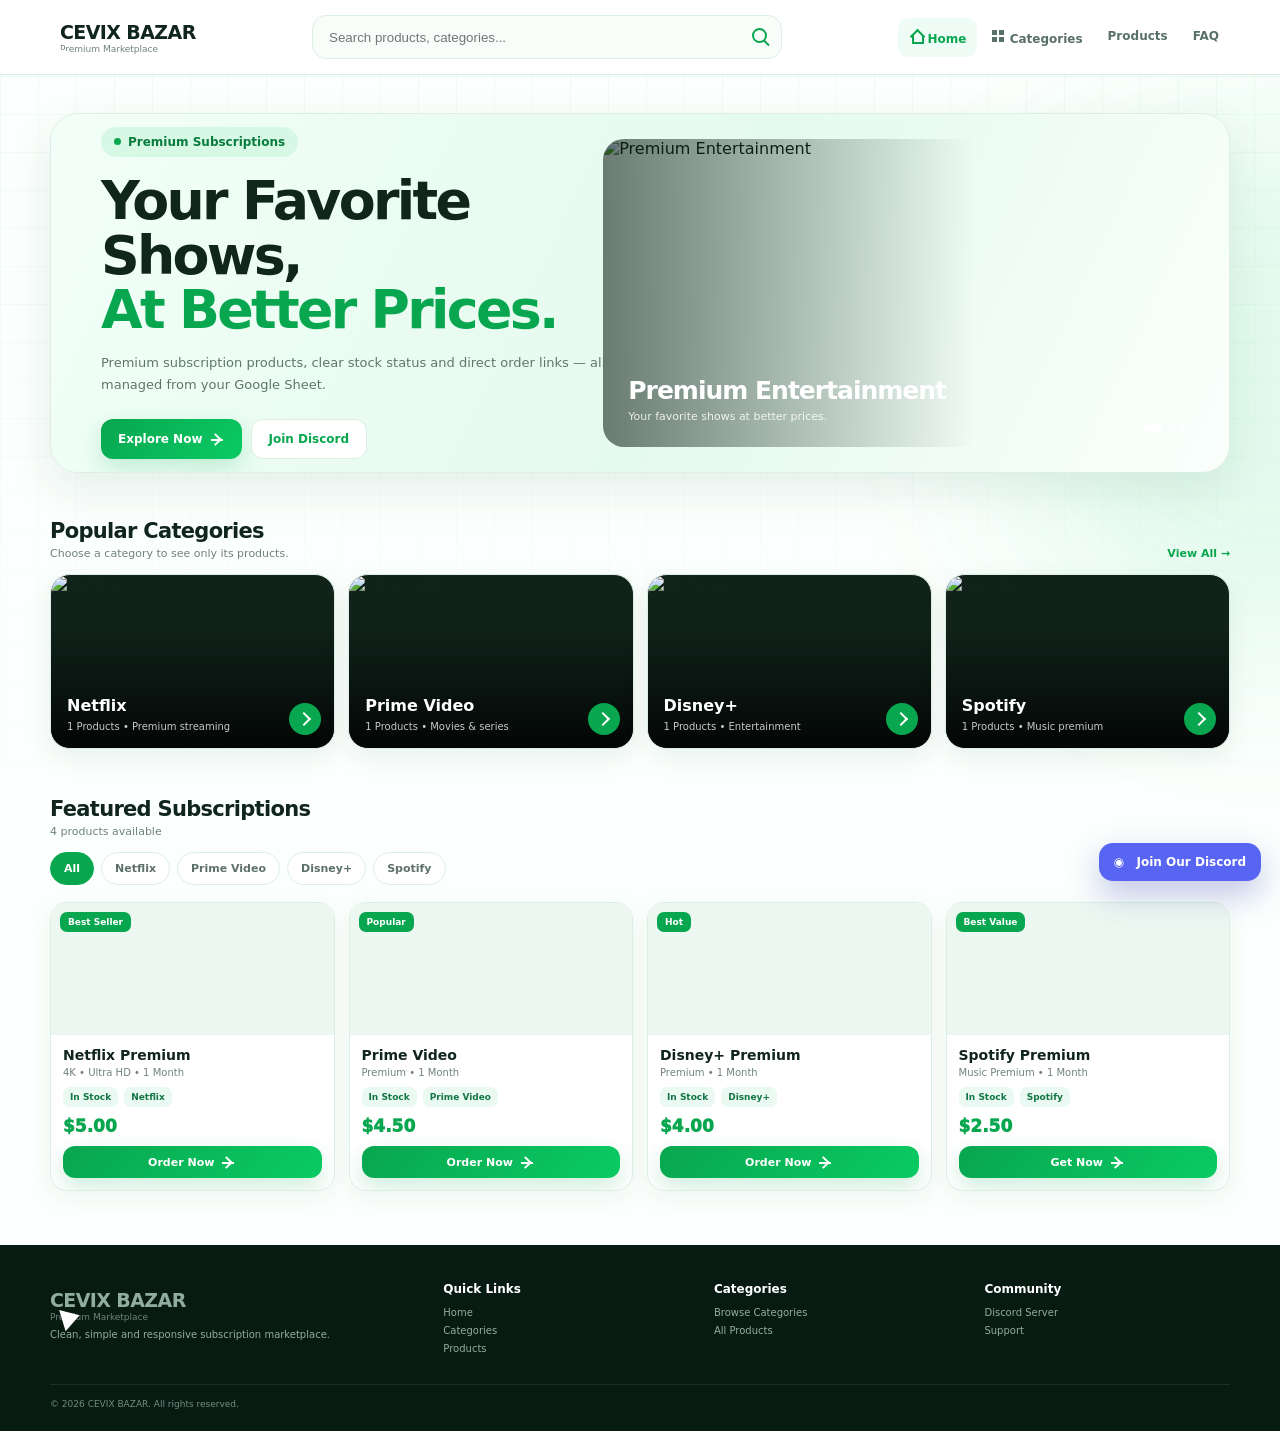
==== CEVIX_BAZAR_index.html @ fd8586a0 "Add files via upload" ====
<!DOCTYPE html>
<html lang="en">
<head>
<meta charset="UTF-8">
<meta name="viewport" content="width=device-width,initial-scale=1,viewport-fit=cover">
<meta name="theme-color" content="#08a64f">
<meta name="description" content="CEVIX BAZAR — premium subscriptions, categories, products and direct order links.">
<meta name="keywords" content="CEVIX BAZAR, OTT subscription, premium subscription, Netflix, Prime Video, Disney+, Spotify">
<meta name="author" content="CEVIX BAZAR">
<meta property="og:title" content="CEVIX BAZAR — Premium Subscriptions">
<meta property="og:description" content="Browse premium subscription products and order directly.">
<meta property="og:type" content="website">
<meta property="og:image" content="">
<meta name="twitter:card" content="summary_large_image">
<title>CEVIX BAZAR — Premium Subscriptions</title>
<style>
:root{--g:#08a64f;--g2:#0acb63;--dark:#071b13;--text:#10251c;--muted:#70837a;--line:#dceee5;--soft:#effbf5;--shadow:0 16px 45px rgba(9,83,45,.09)}
*{box-sizing:border-box;margin:0;padding:0}html{scroll-behavior:smooth}body{font-family:Inter,system-ui,-apple-system,"Segoe UI",sans-serif;color:var(--text);background:#fbfffd;overflow-x:hidden}
body:before{content:"";position:fixed;inset:0;z-index:-3;pointer-events:none;background-image:linear-gradient(rgba(8,166,79,.055) 1px,transparent 1px),linear-gradient(90deg,rgba(8,166,79,.055) 1px,transparent 1px);background-size:38px 38px;animation:grid 18s linear infinite;mask-image:linear-gradient(#000 0%,transparent 88%)}
body:after{content:"";position:fixed;width:520px;height:520px;right:-250px;top:130px;border-radius:50%;background:rgba(11,201,99,.1);filter:blur(85px);z-index:-2;pointer-events:none}
@keyframes grid{to{background-position:38px 38px}}@keyframes float{50%{transform:translateY(-7px)}}@keyframes fade{from{opacity:.35;transform:translateX(15px)}to{opacity:1;transform:none}}
.container{width:min(1180px,calc(100% - 32px));margin:auto}a{text-decoration:none;color:inherit}button{font:inherit}
header{position:sticky;top:0;z-index:60;background:rgba(255,255,255,.9);backdrop-filter:blur(18px);border-bottom:1px solid var(--line)}
.nav{height:74px;display:flex;align-items:center;gap:25px}.brand{display:flex;align-items:center;gap:10px;min-width:max-content}.brand-logo{width:40px;height:40px;border-radius:12px;object-fit:contain;background:#fff}.brand-mark{width:40px;height:40px;border-radius:12px;background:var(--g);position:relative;box-shadow:0 8px 20px rgba(8,166,79,.2)}.brand-mark:before{content:"";position:absolute;left:12px;top:9px;border-top:11px solid transparent;border-bottom:11px solid transparent;border-left:18px solid #fff;transform:rotate(-17deg)}
.brand strong{font-size:19px;letter-spacing:-.6px}.brand small{display:block;color:var(--muted);font-size:9px;margin-top:1px}
.search{flex:1;max-width:470px;margin:auto;position:relative}.search input{width:100%;height:44px;border:1px solid var(--line);border-radius:14px;padding:0 44px 0 16px;background:#f8fdfa;outline:0}.search input:focus{border-color:#8fd4ae;box-shadow:0 0 0 4px rgba(8,166,79,.06)}
.search-icon{position:absolute;right:15px;top:13px;width:15px;height:15px;border:2px solid var(--g);border-radius:50%}.search-icon:after{content:"";position:absolute;width:7px;height:2px;background:var(--g);right:-5px;bottom:-3px;transform:rotate(45deg)}
nav{display:flex;gap:3px}nav a{font-size:12px;font-weight:800;color:#587066;padding:11px;border-radius:10px}nav a:hover,nav a.active{color:var(--g);background:var(--soft)}
.mobile-menu{display:none;border:1px solid var(--line);background:#fff;color:var(--g);width:38px;height:38px;border-radius:11px}

.hero{padding:38px 0 22px}.hero-box{height:360px;border:1px solid var(--line);border-radius:28px;overflow:hidden;position:relative;background:linear-gradient(115deg,#f2fff8,#e5faee 55%,#fafffc);box-shadow:var(--shadow)}
.hero-copy{position:absolute;left:0;top:0;bottom:0;width:52%;padding:50px;z-index:4;display:flex;flex-direction:column;justify-content:center}.eyebrow{display:inline-flex;align-items:center;width:max-content;padding:8px 13px;border-radius:99px;background:#d7f8e5;color:#087b3d;font-size:12px;font-weight:900}.dot{width:7px;height:7px;background:var(--g);border-radius:50%;margin-right:7px}
h1{font-size:clamp(36px,4.2vw,55px);line-height:1.02;letter-spacing:-2.7px;margin:17px 0 14px}h1 span{color:var(--g)}.hero-copy p{font-size:13px;line-height:1.7;color:#61766b;max-width:510px}
.actions{display:flex;gap:9px;margin-top:23px}.btn{display:inline-flex;align-items:center;justify-content:center;gap:8px;border:0;border-radius:12px;padding:12px 17px;font-size:12px;font-weight:900;cursor:pointer;transition:.2s}.primary{background:linear-gradient(135deg,var(--g),var(--g2));color:#fff;box-shadow:0 9px 23px rgba(8,166,79,.2)}.primary:hover{transform:translateY(-2px)}.light{background:#fff;color:var(--g);border:1px solid var(--line)}
.slider{position:absolute;right:25px;top:25px;bottom:25px;width:51%;border-radius:21px;overflow:hidden}.slide{position:absolute;inset:0;display:none;animation:fade .45s ease}.slide.show{display:block}.slide img{width:100%;height:100%;object-fit:cover}.slide:after{content:"";position:absolute;inset:0;background:linear-gradient(90deg,rgba(3,19,12,.55),transparent 62%)}.slide-copy{position:absolute;z-index:2;left:25px;bottom:24px;color:#fff;max-width:60%}.slide-copy h3{font-size:25px;letter-spacing:-1px}.slide-copy p{font-size:11px;margin-top:5px;opacity:.85}.slider-dots{position:absolute;z-index:5;right:18px;bottom:15px;display:flex;gap:5px}.slider-dots button{width:7px;height:7px;border:0;border-radius:50%;background:rgba(255,255,255,.55);cursor:pointer}.slider-dots button.active{background:#fff;width:18px;border-radius:9px}

.section{padding:24px 0}.head{display:flex;align-items:end;justify-content:space-between;margin-bottom:14px}.head h2{font-size:21px;letter-spacing:-.7px}.head p{font-size:11px;color:var(--muted);margin-top:4px}.view{border:0;background:none;color:var(--g);font-size:11px;font-weight:900;cursor:pointer}

.categories{display:grid;grid-template-columns:repeat(4,1fr);gap:13px}.cat{height:175px;border-radius:20px;overflow:hidden;position:relative;border:1px solid var(--line);background:#10221a;cursor:pointer;box-shadow:0 8px 26px rgba(10,80,42,.08);transition:.22s}.cat:hover{transform:translateY(-4px);box-shadow:0 16px 34px rgba(10,80,42,.14)}.cat img{width:100%;height:100%;object-fit:cover;display:block;transition:.35s}.cat:hover img{transform:scale(1.05)}.cat:after{content:"";position:absolute;inset:0;background:linear-gradient(180deg,transparent 30%,rgba(0,0,0,.82))}.cat-info{position:absolute;z-index:2;left:16px;right:13px;bottom:14px;color:#fff}.cat-info strong{display:block;font-size:16px}.cat-info span{font-size:10px;opacity:.78}.cat-arrow{position:absolute;z-index:3;right:13px;bottom:13px;width:32px;height:32px;background:var(--g);border-radius:50%}.cat-arrow:before{content:"";position:absolute;width:8px;height:8px;border-top:2px solid #fff;border-right:2px solid #fff;transform:rotate(45deg);left:10px;top:11px}

.filters{display:flex;gap:7px;overflow:auto;margin-bottom:15px;padding-bottom:2px}.filter{white-space:nowrap;padding:9px 13px;border-radius:999px;border:1px solid var(--line);background:#fff;color:#5d7168;font-size:11px;font-weight:850;cursor:pointer}.filter.active{background:var(--g);color:#fff;border-color:var(--g)}
.products{display:grid;grid-template-columns:repeat(4,1fr);gap:14px}.product{background:#fff;border:1px solid var(--line);border-radius:17px;overflow:hidden;box-shadow:0 6px 23px rgba(10,80,42,.06);transition:.22s}.product:hover{transform:translateY(-3px);box-shadow:0 14px 30px rgba(10,80,42,.11)}.pimg{height:132px;background:#edf7f1;position:relative;overflow:hidden}.pimg img{width:100%;height:100%;object-fit:cover;display:block}.tag{position:absolute;top:9px;left:9px;background:var(--g);color:#fff;border-radius:7px;padding:5px 8px;font-size:9px;font-weight:900}.pbody{padding:12px}.ptitle{font-size:14px;font-weight:900;white-space:nowrap;overflow:hidden;text-overflow:ellipsis}.desc{font-size:10px;color:var(--muted);margin-top:4px;white-space:nowrap;overflow:hidden;text-overflow:ellipsis}.meta{display:flex;gap:6px;margin:9px 0;flex-wrap:wrap}.pill{font-size:9px;font-weight:850;color:#137645;background:#eaf9f1;padding:5px 7px;border-radius:7px}.out{color:#9c4b4b;background:#fff0f0}.price{font-size:17px;font-weight:950;color:var(--g)}.product-btn{width:100%;margin-top:10px;padding:9px;font-size:11px}.empty{grid-column:1/-1;text-align:center;padding:40px;background:#fff;border:1px dashed var(--line);border-radius:18px;color:var(--muted);font-size:12px}

footer{margin-top:30px;background:#071b13;color:#cfe6da;padding:37px 0 22px}.foot{display:grid;grid-template-columns:1.5fr 1fr 1fr 1fr;gap:25px}.foot h3{font-size:12px;color:#fff;margin-bottom:11px}.foot p,.foot a{display:block;color:#91ada0;font-size:10px;margin:7px 0}.copy{border-top:1px solid rgba(255,255,255,.08);margin-top:23px;padding-top:14px;color:#718d81;font-size:9px}

.discord-float{position:fixed;right:19px;bottom:19px;z-index:80;background:#5865f2;color:#fff;border:0;border-radius:14px;padding:12px 15px;font-size:12px;font-weight:900;box-shadow:0 13px 32px rgba(52,60,180,.3);cursor:pointer;animation:float 3.5s ease-in-out infinite}
.modal{position:fixed;inset:0;z-index:100;background:rgba(1,16,10,.62);backdrop-filter:blur(7px);display:none;place-items:center;padding:20px}.modal.show{display:grid}.modal-card{width:min(430px,100%);border-radius:25px;background:#fff;overflow:hidden;box-shadow:0 25px 80px rgba(0,0,0,.3)}.modal-top{background:linear-gradient(145deg,#071b13,#0b4e2d);color:#fff;padding:30px;text-align:center;position:relative}.dlogo{width:62px;height:62px;border-radius:19px;background:#5865f2;margin:0 auto 13px;display:grid;place-items:center;font-size:27px;font-weight:900}.modal-top h2{font-size:24px;letter-spacing:-1px}.modal-top p{font-size:11px;color:#b8d5c8;margin-top:7px;line-height:1.6}.close{position:absolute;right:15px;top:15px;width:31px;height:31px;border:0;border-radius:9px;background:rgba(255,255,255,.12);color:#fff;cursor:pointer}.modal-body{padding:21px}.check{display:flex;gap:9px;align-items:center;font-size:11px;font-weight:800;color:#52695f;margin:9px 0}.check b{display:grid;place-items:center;width:20px;height:20px;border-radius:50%;background:#dcf8e8;color:var(--g)}.join{width:100%;background:#5865f2;color:#fff;margin-top:10px}

.i{display:inline-block;position:relative;width:14px;height:14px}.i-arrow:before{content:"";position:absolute;width:7px;height:7px;border-top:2px solid currentColor;border-right:2px solid currentColor;transform:rotate(45deg);left:0;top:3px}.i-arrow:after{content:"";position:absolute;width:12px;height:2px;background:currentColor;left:0;top:7px}.i-home:before{content:"";position:absolute;left:3px;top:6px;width:8px;height:7px;border:2px solid currentColor;border-top:0}.i-home:after{content:"";position:absolute;left:3px;top:2px;width:9px;height:9px;border-left:2px solid currentColor;border-top:2px solid currentColor;transform:rotate(45deg)}.i-grid:before{content:"";position:absolute;inset:1px;background:linear-gradient(currentColor 0 0) 0 0/5px 5px,linear-gradient(currentColor 0 0) 100% 0/5px 5px,linear-gradient(currentColor 0 0) 0 100%/5px 5px,linear-gradient(currentColor 0 0) 100% 100%/5px 5px;background-repeat:no-repeat}

@media(max-width:950px){.products{grid-template-columns:repeat(3,1fr)}.categories{grid-template-columns:repeat(2,1fr)}.hero-copy{width:57%}.slider{width:48%}}
@media(max-width:720px){
 .container{width:calc(100% - 22px)}.nav{height:64px}.brand strong{font-size:16px}.brand-logo,.brand-mark{width:34px;height:34px}.brand-mark:before{left:9px;top:8px}.mobile-menu{display:block}.nav nav{display:none}.search{position:absolute;top:71px;left:11px;right:11px;max-width:none}
 .hero{padding-top:58px}.hero-box{height:490px}.hero-copy{width:100%;height:270px;padding:29px 23px;justify-content:flex-start}.hero-copy p{font-size:11px}.hero-copy h1{font-size:35px}.actions{margin-top:17px}.slider{left:14px;right:14px;top:auto;bottom:14px;width:auto;height:195px}.slide-copy{left:17px;bottom:18px}.slide-copy h3{font-size:20px}
 .categories{grid-template-columns:1fr 1fr;gap:9px}.cat{height:145px;border-radius:16px}.cat-info{left:12px;bottom:11px}.cat-info strong{font-size:13px}.cat-arrow{width:27px;height:27px;right:9px;bottom:9px}
 .products{grid-template-columns:1fr 1fr;gap:9px}.pimg{height:104px}.pbody{padding:10px}.ptitle{font-size:12px}.desc{font-size:9px}.pill{font-size:8px;padding:4px 5px}.price{font-size:14px}.product-btn{font-size:9px;padding:8px}
 .foot{grid-template-columns:1fr 1fr}.foot>div:first-child{grid-column:1/-1}.discord-float{right:11px;bottom:11px}
}
</style>
</head>
<body>
<header><div class="container nav">
  <a class="brand" id="logoLink" href="#">
    <span id="logoHolder"></span>
    <span><strong>CEVIX BAZAR</strong><small>Premium Marketplace</small></span>
  </a>
  <div class="search"><input id="search" placeholder="Search products, categories..." aria-label="Search"><span class="search-icon"></span></div>
  <nav><a class="active" href="#home"><span class="i i-home"></span> Home</a><a href="#categories"><span class="i i-grid"></span> Categories</a><a href="#products">Products</a><a href="#footer">FAQ</a></nav>
  <button class="mobile-menu" onclick="document.getElementById('search').focus()">⌕</button>
</div></header>

<main id="home">
<section class="hero"><div class="container"><div class="hero-box">
  <div class="hero-copy"><span class="eyebrow"><span class="dot"></span> Premium Subscriptions</span>
    <h1>Your Favorite Shows,<br><span>At Better Prices.</span></h1>
    <p>Premium subscription products, clear stock status and direct order links — all managed from your Google Sheet.</p>
    <div class="actions"><a href="#categories" class="btn primary">Explore Now <span class="i i-arrow"></span></a><button class="btn light" onclick="openDiscord()">Join Discord</button></div>
  </div>
  <div class="slider" id="slider"><div class="slider-dots" id="dots"></div></div>
</div></div></section>

<section class="section" id="categories"><div class="container">
  <div class="head"><div><h2>Popular Categories</h2><p>Choose a category to see only its products.</p></div><button class="view" onclick="setCategory('All')">View All →</button></div>
  <div class="categories" id="categoryGrid"></div>
</div></section>

<section class="section" id="products"><div class="container">
  <div class="head"><div><h2 id="heading">Featured Subscriptions</h2><p id="subheading">Products loaded from Google Sheet</p></div></div>
  <div class="filters" id="filters"></div>
  <div class="products" id="productGrid"><div class="empty">Loading products...</div></div>
</div></section>
</main>

<footer id="footer"><div class="container"><div class="foot">
  <div><a class="brand" href="#"><span id="footerLogo"></span><span><strong>CEVIX BAZAR</strong><small>Premium Marketplace</small></span></a><p>Clean, simple and responsive subscription marketplace.</p></div>
  <div><h3>Quick Links</h3><a href="#home">Home</a><a href="#categories">Categories</a><a href="#products">Products</a></div>
  <div><h3>Categories</h3><a href="#categories">Browse Categories</a><a href="#products">All Products</a></div>
  <div><h3>Community</h3><a href="#" onclick="openDiscord();return false">Discord Server</a><a href="#">Support</a></div>
</div><div class="copy">© 2026 CEVIX BAZAR. All rights reserved.</div></div></footer>

<button class="discord-float" onclick="openDiscord()">◉ &nbsp; Join Our Discord</button>
<div class="modal" id="modal" onclick="if(event.target===this)closeDiscord()"><div class="modal-card">
  <div class="modal-top"><button class="close" onclick="closeDiscord()">×</button><div class="dlogo">◉</div><h2>Join CEVIX BAZAR</h2><p>Get new products, updates, support and exclusive community announcements.</p></div>
  <div class="modal-body"><div class="check"><b>✓</b> New products & deals</div><div class="check"><b>✓</b> Community support</div><div class="check"><b>✓</b> New announcements</div><div class="check"><b>✓</b> Seller community</div>
  <a class="btn join" id="discordJoin" target="_blank" rel="noopener">Join Server →</a></div>
</div></div>

<script>
/* ==========================================================
   CEVIX BAZAR — CHANGE THESE DIRECTLY FROM THIS CODE
   ========================================================== */
const CONFIG = {
  LOGO_URL: "",                 // Example: "https://your-site.com/logo.png"
  LOGO_LINK: "https://discord.gg/YOUR_INVITE",
  DISCORD_URL: "https://discord.gg/YOUR_INVITE",

  /* Publish each Google Sheet tab as CSV and paste its URL.
     Products: Name, Photo, Description, Price, Stock, Category,
               Tag, ButtonName, Link
     Categories: Name, Photo, Description
     Banners: Photo, Title, Description, ButtonName, Link
  */
  PRODUCTS_CSV_URL: "PASTE_PRODUCTS_CSV_URL_HERE",
  CATEGORIES_CSV_URL: "PASTE_CATEGORIES_CSV_URL_HERE",
  BANNERS_CSV_URL: "PASTE_BANNERS_CSV_URL_HERE"
};

/* If a CSV URL is not configured, these are only UI examples.
   Replace the URLs above to make the site display your Sheet data. */
const demoProducts=[
 {name:"Netflix Premium",photo:"https://images.unsplash.com/photo-1574375927938-d5a98e8ffe85?auto=format&fit=crop&w=900&q=80",description:"4K • Ultra HD • 1 Month",price:"$5.00",stock:"In Stock",category:"Netflix",tag:"Best Seller",buttonname:"Order Now",link:"#"},
 {name:"Prime Video",photo:"https://images.unsplash.com/photo-1608889825103-eb5ed706fc64?auto=format&fit=crop&w=900&q=80",description:"Premium • 1 Month",price:"$4.50",stock:"In Stock",category:"Prime Video",tag:"Popular",buttonname:"Order Now",link:"#"},
 {name:"Disney+ Premium",photo:"https://images.unsplash.com/photo-1489599849927-2ee91cede3ba?auto=format&fit=crop&w=900&q=80",description:"Premium • 1 Month",price:"$4.00",stock:"In Stock",category:"Disney+",tag:"Hot",buttonname:"Order Now",link:"#"},
 {name:"Spotify Premium",photo:"https://images.unsplash.com/photo-1614680376593-902f74cf0d41?auto=format&fit=crop&w=900&q=80",description:"Music Premium • 1 Month",price:"$2.50",stock:"In Stock",category:"Spotify",tag:"Best Value",buttonname:"Get Now",link:"#"}
];
const demoCategories=[
 {name:"Netflix",photo:"https://images.unsplash.com/photo-1574375927938-d5a98e8ffe85?auto=format&fit=crop&w=1200&q=80",description:"Premium streaming"},
 {name:"Prime Video",photo:"https://images.unsplash.com/photo-1608889825103-eb5ed706fc64?auto=format&fit=crop&w=1200&q=80",description:"Movies & series"},
 {name:"Disney+",photo:"https://images.unsplash.com/photo-1489599849927-2ee91cede3ba?auto=format&fit=crop&w=1200&q=80",description:"Entertainment"},
 {name:"Spotify",photo:"https://images.unsplash.com/photo-1614680376593-902f74cf0d41?auto=format&fit=crop&w=1200&q=80",description:"Music premium"}
];
const demoBanners=[
 {photo:"https://images.unsplash.com/photo-1574375927938-d5a98e8ffe85?auto=format&fit=crop&w=1400&q=85",title:"Premium Entertainment",description:"Your favorite shows at better prices.",buttonname:"Explore Now",link:"#categories"},
 {photo:"https://images.unsplash.com/photo-1489599849927-2ee91cede3ba?auto=format&fit=crop&w=1400&q=85",title:"Watch More, Pay Less",description:"Browse our latest subscription deals.",buttonname:"View Products",link:"#products"},
 {photo:"https://images.unsplash.com/photo-1614680376593-902f74cf0d41?auto=format&fit=crop&w=1400&q=85",title:"Premium Music & More",description:"Simple products. Direct order links.",buttonname:"Browse Now",link:"#products"}
];

let products=[],categories=[],banners=[],active="All",slide=0,slideTimer;

function norm(s){return String(s??"").trim()}
function esc(s){return norm(s).replace(/[&<>"']/g,m=>({"&":"&amp;","<":"&lt;",">":"&gt;",'"':"&quot;","'":"&#039;"}[m]))}
function url(s){s=norm(s);if(!s)return "#";try{let u=new URL(s,location.href);return ["http:","https:","mailto:","tel:"].includes(u.protocol)?u.href:"#"}catch{return "#"}}
function parseCSV(t){
 let rows=[],row=[],cell="",q=false;
 for(let i=0;i<t.length;i++){let c=t[i],n=t[i+1];if(c=='"'&&q&&n=='"'){cell+='"';i++;continue}if(c=='"'){q=!q;continue}if(c==','&&!q){row.push(cell);cell="";continue}if((c=='\n'||c=='\r')&&!q){if(c=='\r'&&n=='\n')i++;row.push(cell);cell="";if(row.some(x=>x.trim()))rows.push(row);row=[];continue}cell+=c}
 if(cell||row.length){row.push(cell);if(row.some(x=>x.trim()))rows.push(row)}
 if(!rows.length)return [];
 let h=rows[0].map(x=>norm(x).toLowerCase().replace(/[\s_-]+/g,""));
 return rows.slice(1).map(r=>{let o={};h.forEach((x,i)=>o[x]=norm(r[i]));return o})
}
async function csv(link){let r=await fetch(link,{cache:"no-store"});if(!r.ok)throw Error("CSV error");return parseCSV(await r.text())}
function mapProduct(o){return{name:o.name||o.productname||"Untitled Product",photo:o.photo||o.image||"",description:o.description||o.desc||"",price:o.price||"",stock:o.stock||"In Stock",category:o.category||"Other",tag:o.tag||"",buttonname:o.buttonname||o.button||"Order Now",link:o.link||o.url||"#"}}
function mapCat(o){return{name:o.name||o.category||"Category",photo:o.photo||o.image||"",description:o.description||""}}
function mapBanner(o){return{photo:o.photo||o.image||"",title:o.title||"",description:o.description||"",buttonname:o.buttonname||o.button||"Explore Now",link:o.link||o.url||"#"}}

async function load(){
 const pConfigured=CONFIG.PRODUCTS_CSV_URL&&!CONFIG.PRODUCTS_CSV_URL.includes("PASTE_");
 const cConfigured=CONFIG.CATEGORIES_CSV_URL&&!CONFIG.CATEGORIES_CSV_URL.includes("PASTE_");
 const bConfigured=CONFIG.BANNERS_CSV_URL&&!CONFIG.BANNERS_CSV_URL.includes("PASTE_");
 try{products=pConfigured?(await csv(CONFIG.PRODUCTS_CSV_URL)).map(mapProduct):demoProducts}catch(e){products=[];showError("Products Sheet could not be loaded.")}
 try{categories=cConfigured?(await csv(CONFIG.CATEGORIES_CSV_URL)).map(mapCat):demoCategories}catch(e){categories=[]}
 try{banners=bConfigured?(await csv(CONFIG.BANNERS_CSV_URL)).map(mapBanner):demoBanners}catch(e){banners=[]}
 renderCategories();renderFilters();renderProducts();renderBanners();setupLogo();setupDiscord()
}
function renderCategories(){
 let el=document.getElementById("categoryGrid");
 if(!categories.length){el.innerHTML='<div class="empty">Add Category Name and Photo in the Categories Sheet.</div>';return}
 el.innerHTML=categories.map(c=>`<article class="cat" onclick="setCategory('${esc(c.name).replace(/'/g,"\\'")}')"><img src="${url(c.photo)}" alt="${esc(c.name)}" loading="lazy"><div class="cat-info"><strong>${esc(c.name)}</strong><span>${products.filter(p=>p.category.toLowerCase()===c.name.toLowerCase()).length} Products${c.description?" • "+esc(c.description):""}</span></div><span class="cat-arrow"></span></article>`).join("")
}
function renderFilters(){document.getElementById("filters").innerHTML=["All",...new Set(products.map(p=>p.category).filter(Boolean))].map(c=>`<button class="filter ${c===active?"active":""}" onclick="setCategory('${esc(c).replace(/'/g,"\\'")}')">${esc(c)}</button>`).join("")}
function setCategory(c){active=c;renderFilters();renderProducts();document.getElementById("products").scrollIntoView({behavior:"smooth",block:"start"})}
function renderProducts(){
 let q=norm(document.getElementById("search").value).toLowerCase();
 let list=products.filter(p=>(active==="All"||p.category===active)&&(!q||[p.name,p.description,p.category,p.tag].join(" ").toLowerCase().includes(q)));
 document.getElementById("heading").textContent=active==="All"?"Featured Subscriptions":active;
 document.getElementById("subheading").textContent=`${list.length} product${list.length===1?"":"s"} available`;
 let el=document.getElementById("productGrid");
 if(!list.length){el.innerHTML='<div class="empty">No products found.</div>';return}
 el.innerHTML=list.map(p=>{let out=/out|sold|^0$/i.test(p.stock);return `<article class="product"><div class="pimg"><img src="${url(p.photo)}" alt="${esc(p.name)}" loading="lazy" onerror="this.style.display='none'">${p.tag?`<span class="tag">${esc(p.tag)}</span>`:""}</div><div class="pbody"><div class="ptitle">${esc(p.name)}</div><div class="desc">${esc(p.description)}</div><div class="meta"><span class="pill ${out?"out":""}">${esc(p.stock||"In Stock")}</span>${p.category?`<span class="pill">${esc(p.category)}</span>`:""}</div><div class="price">${esc(p.price)}</div><a class="btn primary product-btn" href="${url(p.link)}" target="_blank" rel="noopener">${esc(p.buttonname||"Order Now")} <span class="i i-arrow"></span></a></div></article>`}).join("")
}
function renderBanners(){
 let el=document.getElementById("slider");
 if(!banners.length){el.innerHTML="";return}
 el.innerHTML=banners.map((b,i)=>`<div class="slide ${i===0?"show":""}"><img src="${url(b.photo)}" alt="${esc(b.title)}"><div class="slide-copy"><h3>${esc(b.title)}</h3><p>${esc(b.description)}</p></div></div>`).join("")+`<div class="slider-dots" id="dots">${banners.map((_,i)=>`<button class="${i===0?"active":""}" onclick="goSlide(${i})"></button>`).join("")}</div>`;
 if(banners.length>1){clearInterval(slideTimer);slideTimer=setInterval(()=>goSlide((slide+1)%banners.length),4500)}
}
function goSlide(i){slide=i;document.querySelectorAll(".slide").forEach((x,n)=>x.classList.toggle("show",n===i));document.querySelectorAll(".slider-dots button").forEach((x,n)=>x.classList.toggle("active",n===i))}
function setupLogo(){
 document.getElementById("logoLink").href=url(CONFIG.LOGO_LINK);
 let holders=[document.getElementById("logoHolder"),document.getElementById("footerLogo")];
 holders.forEach(h=>h.innerHTML=CONFIG.LOGO_URL?`<img class="brand-logo" src="${url(CONFIG.LOGO_URL)}" alt="CEVIX BAZAR logo">`:`<span class="brand-mark"></span>`)
}
function setupDiscord(){document.getElementById("discordJoin").href=url(CONFIG.DISCORD_URL)}
function openDiscord(){document.getElementById("modal").classList.add("show")}
function closeDiscord(){document.getElementById("modal").classList.remove("show")}
function showError(t){document.getElementById("productGrid").innerHTML=`<div class="empty">${esc(t)}</div>`}
document.getElementById("search").addEventListener("input",renderProducts);
document.addEventListener("keydown",e=>{if(e.key==="Escape")closeDiscord()});
load();
</script>
</body>
</html>
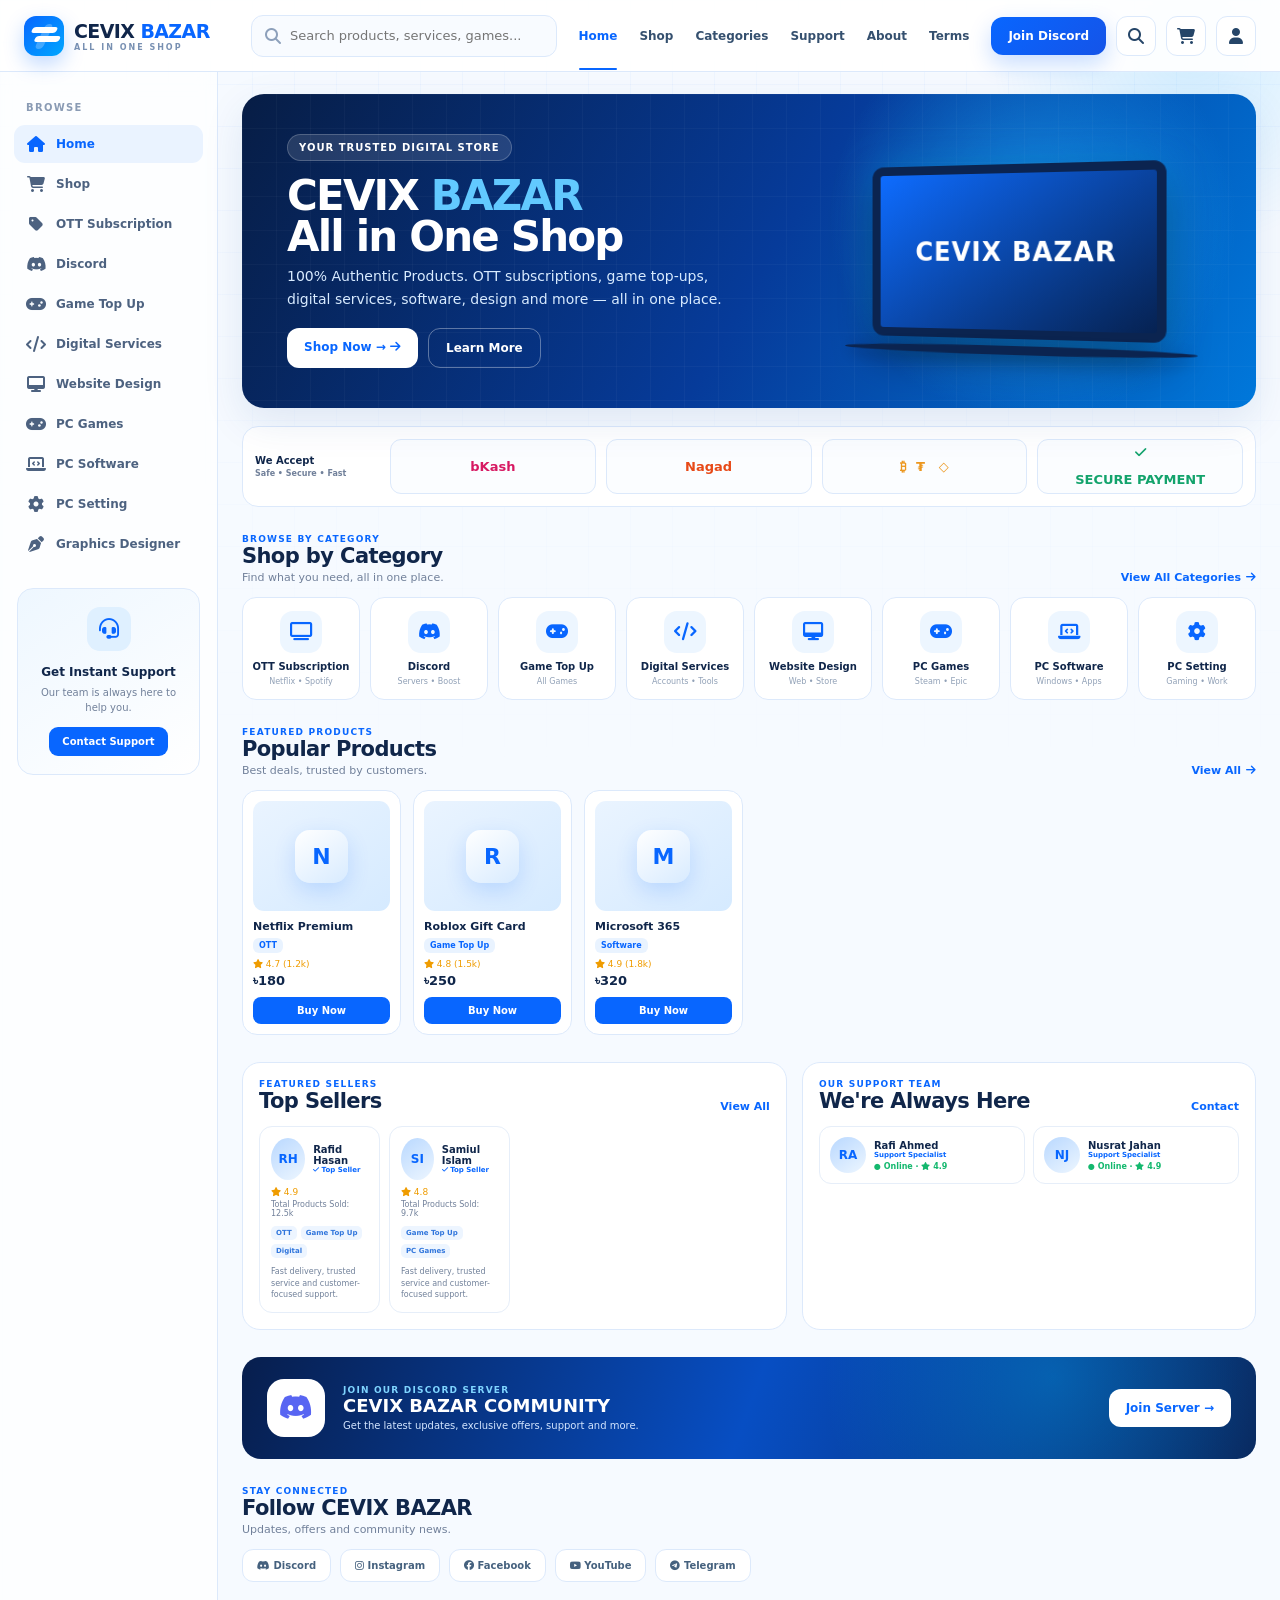
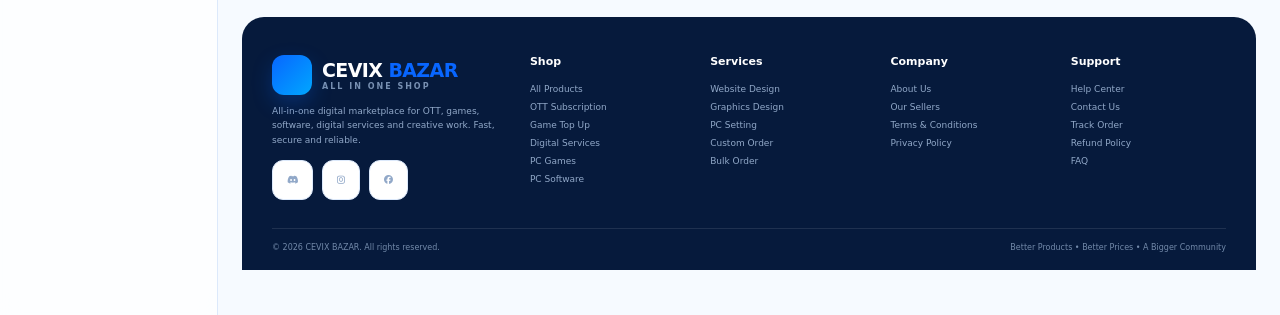
==== commit 95c272e1: "Update CEVIX_BAZAR_index.html" ====
--- a/CEVIX_BAZAR_index.html
+++ b/CEVIX_BAZAR_index.html
@@ -2,211 +2,620 @@
 <html lang="en">
 <head>
 <meta charset="UTF-8">
-<meta name="viewport" content="width=device-width,initial-scale=1,viewport-fit=cover">
-<meta name="theme-color" content="#08a64f">
-<meta name="description" content="CEVIX BAZAR — premium subscriptions, categories, products and direct order links.">
-<meta name="keywords" content="CEVIX BAZAR, OTT subscription, premium subscription, Netflix, Prime Video, Disney+, Spotify">
-<meta name="author" content="CEVIX BAZAR">
-<meta property="og:title" content="CEVIX BAZAR — Premium Subscriptions">
-<meta property="og:description" content="Browse premium subscription products and order directly.">
-<meta property="og:type" content="website">
-<meta property="og:image" content="">
-<meta name="twitter:card" content="summary_large_image">
-<title>CEVIX BAZAR — Premium Subscriptions</title>
+<meta name="viewport" content="width=device-width, initial-scale=1.0">
+<meta name="description" content="CEVIX BAZAR — All-in-one shop for OTT subscriptions, game top-ups, digital services, PC games, software and design services.">
+<meta name="theme-color" content="#0866ff">
+<title>CEVIX BAZAR — All In One Shop</title>
+<!-- FontAwesome for Real Icons -->
+<link rel="stylesheet" href="https://cdnjs.cloudflare.com/ajax/libs/font-awesome/6.4.0/css/all.min.css">
+
 <style>
-:root{--g:#08a64f;--g2:#0acb63;--dark:#071b13;--text:#10251c;--muted:#70837a;--line:#dceee5;--soft:#effbf5;--shadow:0 16px 45px rgba(9,83,45,.09)}
-*{box-sizing:border-box;margin:0;padding:0}html{scroll-behavior:smooth}body{font-family:Inter,system-ui,-apple-system,"Segoe UI",sans-serif;color:var(--text);background:#fbfffd;overflow-x:hidden}
-body:before{content:"";position:fixed;inset:0;z-index:-3;pointer-events:none;background-image:linear-gradient(rgba(8,166,79,.055) 1px,transparent 1px),linear-gradient(90deg,rgba(8,166,79,.055) 1px,transparent 1px);background-size:38px 38px;animation:grid 18s linear infinite;mask-image:linear-gradient(#000 0%,transparent 88%)}
-body:after{content:"";position:fixed;width:520px;height:520px;right:-250px;top:130px;border-radius:50%;background:rgba(11,201,99,.1);filter:blur(85px);z-index:-2;pointer-events:none}
-@keyframes grid{to{background-position:38px 38px}}@keyframes float{50%{transform:translateY(-7px)}}@keyframes fade{from{opacity:.35;transform:translateX(15px)}to{opacity:1;transform:none}}
-.container{width:min(1180px,calc(100% - 32px));margin:auto}a{text-decoration:none;color:inherit}button{font:inherit}
-header{position:sticky;top:0;z-index:60;background:rgba(255,255,255,.9);backdrop-filter:blur(18px);border-bottom:1px solid var(--line)}
-.nav{height:74px;display:flex;align-items:center;gap:25px}.brand{display:flex;align-items:center;gap:10px;min-width:max-content}.brand-logo{width:40px;height:40px;border-radius:12px;object-fit:contain;background:#fff}.brand-mark{width:40px;height:40px;border-radius:12px;background:var(--g);position:relative;box-shadow:0 8px 20px rgba(8,166,79,.2)}.brand-mark:before{content:"";position:absolute;left:12px;top:9px;border-top:11px solid transparent;border-bottom:11px solid transparent;border-left:18px solid #fff;transform:rotate(-17deg)}
-.brand strong{font-size:19px;letter-spacing:-.6px}.brand small{display:block;color:var(--muted);font-size:9px;margin-top:1px}
-.search{flex:1;max-width:470px;margin:auto;position:relative}.search input{width:100%;height:44px;border:1px solid var(--line);border-radius:14px;padding:0 44px 0 16px;background:#f8fdfa;outline:0}.search input:focus{border-color:#8fd4ae;box-shadow:0 0 0 4px rgba(8,166,79,.06)}
-.search-icon{position:absolute;right:15px;top:13px;width:15px;height:15px;border:2px solid var(--g);border-radius:50%}.search-icon:after{content:"";position:absolute;width:7px;height:2px;background:var(--g);right:-5px;bottom:-3px;transform:rotate(45deg)}
-nav{display:flex;gap:3px}nav a{font-size:12px;font-weight:800;color:#587066;padding:11px;border-radius:10px}nav a:hover,nav a.active{color:var(--g);background:var(--soft)}
-.mobile-menu{display:none;border:1px solid var(--line);background:#fff;color:var(--g);width:38px;height:38px;border-radius:11px}
-
-.hero{padding:38px 0 22px}.hero-box{height:360px;border:1px solid var(--line);border-radius:28px;overflow:hidden;position:relative;background:linear-gradient(115deg,#f2fff8,#e5faee 55%,#fafffc);box-shadow:var(--shadow)}
-.hero-copy{position:absolute;left:0;top:0;bottom:0;width:52%;padding:50px;z-index:4;display:flex;flex-direction:column;justify-content:center}.eyebrow{display:inline-flex;align-items:center;width:max-content;padding:8px 13px;border-radius:99px;background:#d7f8e5;color:#087b3d;font-size:12px;font-weight:900}.dot{width:7px;height:7px;background:var(--g);border-radius:50%;margin-right:7px}
-h1{font-size:clamp(36px,4.2vw,55px);line-height:1.02;letter-spacing:-2.7px;margin:17px 0 14px}h1 span{color:var(--g)}.hero-copy p{font-size:13px;line-height:1.7;color:#61766b;max-width:510px}
-.actions{display:flex;gap:9px;margin-top:23px}.btn{display:inline-flex;align-items:center;justify-content:center;gap:8px;border:0;border-radius:12px;padding:12px 17px;font-size:12px;font-weight:900;cursor:pointer;transition:.2s}.primary{background:linear-gradient(135deg,var(--g),var(--g2));color:#fff;box-shadow:0 9px 23px rgba(8,166,79,.2)}.primary:hover{transform:translateY(-2px)}.light{background:#fff;color:var(--g);border:1px solid var(--line)}
-.slider{position:absolute;right:25px;top:25px;bottom:25px;width:51%;border-radius:21px;overflow:hidden}.slide{position:absolute;inset:0;display:none;animation:fade .45s ease}.slide.show{display:block}.slide img{width:100%;height:100%;object-fit:cover}.slide:after{content:"";position:absolute;inset:0;background:linear-gradient(90deg,rgba(3,19,12,.55),transparent 62%)}.slide-copy{position:absolute;z-index:2;left:25px;bottom:24px;color:#fff;max-width:60%}.slide-copy h3{font-size:25px;letter-spacing:-1px}.slide-copy p{font-size:11px;margin-top:5px;opacity:.85}.slider-dots{position:absolute;z-index:5;right:18px;bottom:15px;display:flex;gap:5px}.slider-dots button{width:7px;height:7px;border:0;border-radius:50%;background:rgba(255,255,255,.55);cursor:pointer}.slider-dots button.active{background:#fff;width:18px;border-radius:9px}
-
-.section{padding:24px 0}.head{display:flex;align-items:end;justify-content:space-between;margin-bottom:14px}.head h2{font-size:21px;letter-spacing:-.7px}.head p{font-size:11px;color:var(--muted);margin-top:4px}.view{border:0;background:none;color:var(--g);font-size:11px;font-weight:900;cursor:pointer}
-
-.categories{display:grid;grid-template-columns:repeat(4,1fr);gap:13px}.cat{height:175px;border-radius:20px;overflow:hidden;position:relative;border:1px solid var(--line);background:#10221a;cursor:pointer;box-shadow:0 8px 26px rgba(10,80,42,.08);transition:.22s}.cat:hover{transform:translateY(-4px);box-shadow:0 16px 34px rgba(10,80,42,.14)}.cat img{width:100%;height:100%;object-fit:cover;display:block;transition:.35s}.cat:hover img{transform:scale(1.05)}.cat:after{content:"";position:absolute;inset:0;background:linear-gradient(180deg,transparent 30%,rgba(0,0,0,.82))}.cat-info{position:absolute;z-index:2;left:16px;right:13px;bottom:14px;color:#fff}.cat-info strong{display:block;font-size:16px}.cat-info span{font-size:10px;opacity:.78}.cat-arrow{position:absolute;z-index:3;right:13px;bottom:13px;width:32px;height:32px;background:var(--g);border-radius:50%}.cat-arrow:before{content:"";position:absolute;width:8px;height:8px;border-top:2px solid #fff;border-right:2px solid #fff;transform:rotate(45deg);left:10px;top:11px}
-
-.filters{display:flex;gap:7px;overflow:auto;margin-bottom:15px;padding-bottom:2px}.filter{white-space:nowrap;padding:9px 13px;border-radius:999px;border:1px solid var(--line);background:#fff;color:#5d7168;font-size:11px;font-weight:850;cursor:pointer}.filter.active{background:var(--g);color:#fff;border-color:var(--g)}
-.products{display:grid;grid-template-columns:repeat(4,1fr);gap:14px}.product{background:#fff;border:1px solid var(--line);border-radius:17px;overflow:hidden;box-shadow:0 6px 23px rgba(10,80,42,.06);transition:.22s}.product:hover{transform:translateY(-3px);box-shadow:0 14px 30px rgba(10,80,42,.11)}.pimg{height:132px;background:#edf7f1;position:relative;overflow:hidden}.pimg img{width:100%;height:100%;object-fit:cover;display:block}.tag{position:absolute;top:9px;left:9px;background:var(--g);color:#fff;border-radius:7px;padding:5px 8px;font-size:9px;font-weight:900}.pbody{padding:12px}.ptitle{font-size:14px;font-weight:900;white-space:nowrap;overflow:hidden;text-overflow:ellipsis}.desc{font-size:10px;color:var(--muted);margin-top:4px;white-space:nowrap;overflow:hidden;text-overflow:ellipsis}.meta{display:flex;gap:6px;margin:9px 0;flex-wrap:wrap}.pill{font-size:9px;font-weight:850;color:#137645;background:#eaf9f1;padding:5px 7px;border-radius:7px}.out{color:#9c4b4b;background:#fff0f0}.price{font-size:17px;font-weight:950;color:var(--g)}.product-btn{width:100%;margin-top:10px;padding:9px;font-size:11px}.empty{grid-column:1/-1;text-align:center;padding:40px;background:#fff;border:1px dashed var(--line);border-radius:18px;color:var(--muted);font-size:12px}
-
-footer{margin-top:30px;background:#071b13;color:#cfe6da;padding:37px 0 22px}.foot{display:grid;grid-template-columns:1.5fr 1fr 1fr 1fr;gap:25px}.foot h3{font-size:12px;color:#fff;margin-bottom:11px}.foot p,.foot a{display:block;color:#91ada0;font-size:10px;margin:7px 0}.copy{border-top:1px solid rgba(255,255,255,.08);margin-top:23px;padding-top:14px;color:#718d81;font-size:9px}
-
-.discord-float{position:fixed;right:19px;bottom:19px;z-index:80;background:#5865f2;color:#fff;border:0;border-radius:14px;padding:12px 15px;font-size:12px;font-weight:900;box-shadow:0 13px 32px rgba(52,60,180,.3);cursor:pointer;animation:float 3.5s ease-in-out infinite}
-.modal{position:fixed;inset:0;z-index:100;background:rgba(1,16,10,.62);backdrop-filter:blur(7px);display:none;place-items:center;padding:20px}.modal.show{display:grid}.modal-card{width:min(430px,100%);border-radius:25px;background:#fff;overflow:hidden;box-shadow:0 25px 80px rgba(0,0,0,.3)}.modal-top{background:linear-gradient(145deg,#071b13,#0b4e2d);color:#fff;padding:30px;text-align:center;position:relative}.dlogo{width:62px;height:62px;border-radius:19px;background:#5865f2;margin:0 auto 13px;display:grid;place-items:center;font-size:27px;font-weight:900}.modal-top h2{font-size:24px;letter-spacing:-1px}.modal-top p{font-size:11px;color:#b8d5c8;margin-top:7px;line-height:1.6}.close{position:absolute;right:15px;top:15px;width:31px;height:31px;border:0;border-radius:9px;background:rgba(255,255,255,.12);color:#fff;cursor:pointer}.modal-body{padding:21px}.check{display:flex;gap:9px;align-items:center;font-size:11px;font-weight:800;color:#52695f;margin:9px 0}.check b{display:grid;place-items:center;width:20px;height:20px;border-radius:50%;background:#dcf8e8;color:var(--g)}.join{width:100%;background:#5865f2;color:#fff;margin-top:10px}
-
-.i{display:inline-block;position:relative;width:14px;height:14px}.i-arrow:before{content:"";position:absolute;width:7px;height:7px;border-top:2px solid currentColor;border-right:2px solid currentColor;transform:rotate(45deg);left:0;top:3px}.i-arrow:after{content:"";position:absolute;width:12px;height:2px;background:currentColor;left:0;top:7px}.i-home:before{content:"";position:absolute;left:3px;top:6px;width:8px;height:7px;border:2px solid currentColor;border-top:0}.i-home:after{content:"";position:absolute;left:3px;top:2px;width:9px;height:9px;border-left:2px solid currentColor;border-top:2px solid currentColor;transform:rotate(45deg)}.i-grid:before{content:"";position:absolute;inset:1px;background:linear-gradient(currentColor 0 0) 0 0/5px 5px,linear-gradient(currentColor 0 0) 100% 0/5px 5px,linear-gradient(currentColor 0 0) 0 100%/5px 5px,linear-gradient(currentColor 0 0) 100% 100%/5px 5px;background-repeat:no-repeat}
-
-@media(max-width:950px){.products{grid-template-columns:repeat(3,1fr)}.categories{grid-template-columns:repeat(2,1fr)}.hero-copy{width:57%}.slider{width:48%}}
-@media(max-width:720px){
- .container{width:calc(100% - 22px)}.nav{height:64px}.brand strong{font-size:16px}.brand-logo,.brand-mark{width:34px;height:34px}.brand-mark:before{left:9px;top:8px}.mobile-menu{display:block}.nav nav{display:none}.search{position:absolute;top:71px;left:11px;right:11px;max-width:none}
- .hero{padding-top:58px}.hero-box{height:490px}.hero-copy{width:100%;height:270px;padding:29px 23px;justify-content:flex-start}.hero-copy p{font-size:11px}.hero-copy h1{font-size:35px}.actions{margin-top:17px}.slider{left:14px;right:14px;top:auto;bottom:14px;width:auto;height:195px}.slide-copy{left:17px;bottom:18px}.slide-copy h3{font-size:20px}
- .categories{grid-template-columns:1fr 1fr;gap:9px}.cat{height:145px;border-radius:16px}.cat-info{left:12px;bottom:11px}.cat-info strong{font-size:13px}.cat-arrow{width:27px;height:27px;right:9px;bottom:9px}
- .products{grid-template-columns:1fr 1fr;gap:9px}.pimg{height:104px}.pbody{padding:10px}.ptitle{font-size:12px}.desc{font-size:9px}.pill{font-size:8px;padding:4px 5px}.price{font-size:14px}.product-btn{font-size:9px;padding:8px}
- .foot{grid-template-columns:1fr 1fr}.foot>div:first-child{grid-column:1/-1}.discord-float{right:11px;bottom:11px}
+/* =========================================================
+   CEVIX BAZAR — SINGLE FILE WEBSITE
+========================================================= */
+:root{
+  --blue:#0866ff;
+  --blue2:#00a7ff;
+  --navy:#071b3a;
+  --ink:#10264a;
+  --muted:#71809a;
+  --line:#dce9fb;
+  --bg:#f6faff;
+  --white:#fff;
+  --green:#14b86e;
+  --shadow:0 14px 40px rgba(16,72,150,.10);
+  --radius:18px;
+}
+*{box-sizing:border-box;margin:0;padding:0}
+html{scroll-behavior:smooth}
+body{
+  font-family:Inter,ui-sans-serif,system-ui,-apple-system,BlinkMacSystemFont,"Segoe UI",Arial,sans-serif;
+  color:var(--ink);background:var(--bg);overflow-x:hidden;
+}
+a{text-decoration:none;color:inherit}
+button,input{font:inherit}
+button{cursor:pointer;border:0}
+img{max-width:100%;display:block}
+
+/* Animated grid */
+body:before{
+  content:"";position:fixed;inset:0;pointer-events:none;z-index:-2;
+  background-image:
+    linear-gradient(rgba(8,102,255,.035) 1px,transparent 1px),
+    linear-gradient(90deg,rgba(8,102,255,.035) 1px,transparent 1px);
+  background-size:42px 42px;
+  mask-image:linear-gradient(to bottom,black,transparent 88%);
+}
+body:after{
+  content:"";position:fixed;width:420px;height:420px;border-radius:50%;
+  top:-160px;right:-120px;pointer-events:none;z-index:-1;
+  background:radial-gradient(circle,rgba(0,167,255,.15),transparent 67%);
+  animation:floatGlow 7s ease-in-out infinite alternate;
+}
+@keyframes floatGlow{to{transform:translate(-50px,90px);opacity:.65}}
+
+/* ---------- TOP BAR ---------- */
+.topbar{
+  height:72px;background:rgba(255,255,255,.92);backdrop-filter:blur(18px);
+  border-bottom:1px solid var(--line);position:sticky;top:0;z-index:100;
+}
+.top-inner{height:100%;display:flex;align-items:center;gap:22px;max-width:1440px;margin:auto;padding:0 24px}
+.logo{display:flex;align-items:center;gap:10px;min-width:205px}
+.logo-mark{
+  width:40px;height:40px;border-radius:12px;background:linear-gradient(135deg,#0866ff,#00a7ff);
+  position:relative;box-shadow:0 8px 20px rgba(8,102,255,.25);
+  background-size: cover; background-position: center;
+}
+.logo-mark.default-mark:before,.logo-mark.default-mark:after{
+  content:"";position:absolute;background:#fff;border-radius:5px;transform:skew(-25deg);
+}
+.logo-mark.default-mark:before{width:25px;height:6px;left:8px;top:11px;box-shadow:7px 9px 0 #fff}
+.logo-mark.default-mark:after{width:8px;height:25px;left:16px;top:8px;opacity:.25}
+.logo-text strong{font-size:19px;letter-spacing:-.6px}
+.logo-text strong span{color:var(--blue)}
+.logo-text small{display:block;color:#7890b2;font-size:8px;font-weight:800;letter-spacing:2px;margin-top:1px}
+.search{
+  flex:1;max-width:430px;height:42px;border:1px solid var(--line);border-radius:12px;
+  background:#f8fbff;display:flex;align-items:center;padding:0 13px;gap:9px;color:#8da0bb
+}
+.search input{border:0;outline:0;background:transparent;width:100%;color:var(--ink);font-size:13px}
+.icon{font-size: 16px; color:currentColor; display:inline-flex; align-items:center; justify-content:center;}
+.nav{display:flex;align-items:center;gap:22px;font-size:12px;font-weight:750;white-space:nowrap}
+.nav a{color:#35506f;position:relative;padding:27px 0}
+.nav a:hover,.nav a.active{color:var(--blue)}
+.nav a.active:after{content:"";position:absolute;left:0;right:0;bottom:0;height:2px;background:var(--blue);border-radius:3px}
+.top-actions{display:flex;align-items:center;gap:10px;margin-left:auto}
+.round-btn{width:40px;height:40px;border:1px solid var(--line);background:#fff;border-radius:11px;color:#254568;display:grid;place-items:center}
+.discord-btn,.primary{
+  background:linear-gradient(135deg,#0866ff,#1554e8);color:#fff;border-radius:12px;
+  padding:12px 17px;font-size:12px;font-weight:800;box-shadow:0 9px 22px rgba(8,102,255,.22)
+}
+.hamb{display:none}
+
+/* ---------- PAGE ---------- */
+.layout{display:grid;grid-template-columns:218px minmax(0,1fr);max-width:1440px;margin:auto}
+.sidebar{
+  padding:22px 14px;min-height:calc(100vh - 72px);border-right:1px solid var(--line);
+  background:rgba(255,255,255,.72);backdrop-filter:blur(10px)
+}
+.side-title{font-size:10px;font-weight:900;color:#8a9bb4;text-transform:uppercase;letter-spacing:1.3px;padding:8px 12px 10px}
+.side-link{
+  display:flex;align-items:center;gap:11px;padding:11px 12px;border-radius:11px;
+  font-size:12px;font-weight:700;color:#4d6280;margin:2px 0
+}
+.side-link:hover,.side-link.active{background:#eaf3ff;color:var(--blue)}
+.side-link .icon{width:19px; text-align:center;}
+.side-support{
+  margin:25px 3px 0;padding:18px 14px;border-radius:16px;background:linear-gradient(145deg,#eef7ff,#fff);
+  border:1px solid var(--line);text-align:center
+}
+.side-support .support-icon{margin:auto auto 10px;width:44px;height:44px;border-radius:13px;background:#dff0ff;color:var(--blue);display:grid;place-items:center; font-size:20px;}
+.side-support b{font-size:12px}.side-support p{font-size:10px;color:var(--muted);line-height:1.5;margin:5px 0 12px}
+.side-support button{padding:9px 13px;border-radius:9px;background:var(--blue);color:#fff;font-size:10px;font-weight:800}
+
+.main{min-width:0;padding:22px 24px 45px}
+.hero{
+  min-height:270px;border-radius:22px;overflow:hidden;position:relative;
+  background:
+    radial-gradient(circle at 78% 40%,rgba(31,176,255,.55),transparent 25%),
+    linear-gradient(120deg,#071d45 0%,#063b9a 52%,#0078db 100%);
+  box-shadow:var(--shadow);display:flex;align-items:center
+}
+.hero-grid{position:absolute;inset:0;opacity:.22;background-image:linear-gradient(rgba(255,255,255,.15) 1px,transparent 1px),linear-gradient(90deg,rgba(255,255,255,.15) 1px,transparent 1px);background-size:34px 34px}
+.hero-content{position:relative;z-index:2;padding:40px 45px;color:#fff;max-width:600px}
+.hero-kicker{display:inline-flex;padding:7px 11px;border-radius:30px;background:rgba(255,255,255,.12);border:1px solid rgba(255,255,255,.2);font-size:10px;font-weight:800;letter-spacing:1px}
+.hero h1{font-size:42px;line-height:.98;letter-spacing:-1.8px;margin:14px 0 8px}
+.hero h1 span{color:#62c9ff}
+.hero p{font-size:14px;color:#d8ebff;max-width:460px;line-height:1.6}
+.hero-actions{display:flex;gap:10px;margin-top:18px}
+.hero .primary{background:#fff;color:#0866ff;box-shadow:none}
+.hero-outline{padding:12px 17px;border-radius:12px;border:1px solid rgba(255,255,255,.35);background:transparent;color:#fff;font-size:12px;font-weight:800}
+.hero-art{position:absolute;right:25px;bottom:0;width:43%;height:100%;display:grid;place-items:center}
+.device{
+  width:300px;height:175px;border:9px solid #0b2450;border-radius:12px;background:linear-gradient(145deg,#0e6cff,#062252);
+  box-shadow:0 20px 45px rgba(0,0,0,.35),0 0 40px rgba(0,170,255,.35);transform:perspective(700px) rotateY(-12deg)
+}
+.device:before{content:"CEVIX BAZAR";height:100%;display:grid;place-items:center;color:#fff;font-size:26px;font-weight:900;letter-spacing:1px}
+.device:after{content:"";position:absolute;width:360px;height:9px;background:#0b2450;border-radius:50%;bottom:-25px;left:-40px;box-shadow:0 5px 15px rgba(0,0,0,.3)}
+
+.section{margin-top:27px}
+.section-head{display:flex;align-items:end;justify-content:space-between;margin-bottom:13px}
+.eyebrow{font-size:9px;color:var(--blue);font-weight:900;letter-spacing:1.2px;text-transform:uppercase}
+.section h2{font-size:21px;letter-spacing:-.6px}
+.section-head p{font-size:11px;color:var(--muted);margin-top:3px}
+.view-all{font-size:11px;font-weight:800;color:var(--blue);display:flex;align-items:center;gap:5px}
+
+/* Categories */
+.categories{display:grid;grid-template-columns:repeat(8,1fr);gap:10px}
+.category{
+  background:#fff;border:1px solid var(--line);border-radius:14px;padding:13px 8px;text-align:center;
+  transition:.25s;min-width:0
+}
+.category:hover{transform:translateY(-4px);box-shadow:var(--shadow);border-color:#a9cdfc}
+.cat-icon{
+  width:42px;height:42px;margin:0 auto 8px;border-radius:13px;background:#edf6ff;color:var(--blue);
+  display:flex;align-items:center;justify-content:center;font-size:18px;
+}
+.category b{font-size:10px;line-height:1.2;display:block}.category small{display:block;font-size:8px;color:#91a1b7;margin-top:4px}
+
+/* Products */
+.products{display:grid;grid-template-columns:repeat(6,1fr);gap:12px}
+.product{
+  background:#fff;border:1px solid var(--line);border-radius:15px;padding:10px;transition:.25s;
+}
+.product:hover{transform:translateY(-4px);box-shadow:var(--shadow)}
+.product-img{
+  height:110px;border-radius:11px;background:linear-gradient(145deg,#eaf4ff,#d5eaff);
+  display:grid;place-items:center;position:relative;overflow:hidden
+}
+.product-img:before{content:"";width:53px;height:53px;border-radius:15px;background:linear-gradient(145deg,#fff,#d8ebff);box-shadow:0 8px 22px rgba(8,102,255,.16); position:absolute; z-index:1;}
+.product-img span{position:absolute;font-size:22px;font-weight:900;color:var(--blue); z-index:2;}
+.product-img img {position:absolute; width:100%; height:100%; object-fit:cover; z-index:3;} 
+.product b{font-size:11px;display:block;margin-top:9px;white-space:nowrap;overflow:hidden;text-overflow:ellipsis}
+.badge{display:inline-block;margin-top:5px;padding:3px 6px;border-radius:6px;background:#e9f3ff;color:var(--blue);font-size:8px;font-weight:800}
+.rating{font-size:9px;color:#ef9c00;margin-top:6px}.price{font-weight:900;font-size:13px;margin-top:4px}
+.buy{width:100%;margin-top:8px;background:var(--blue);color:#fff;border-radius:8px;padding:8px;font-size:10px;font-weight:800}
+
+/* Sellers + support */
+.two-col{display:grid;grid-template-columns:1.2fr 1fr;gap:15px}
+.panel{background:#fff;border:1px solid var(--line);border-radius:18px;padding:16px}
+.sellers{display:grid;grid-template-columns:repeat(4,1fr);gap:9px}
+.seller{border:1px solid #e6eef9;border-radius:13px;padding:11px}
+.avatar{width:42px;height:42px;border-radius:50%;background:linear-gradient(145deg,#b9d8ff,#edf6ff);display:grid;place-items:center;color:var(--blue);font-weight:900;font-size:12px;overflow:hidden}
+.avatar img{width:100%;height:100%;object-fit:cover}
+.seller-top{display:flex;gap:8px;align-items:center}
+.seller-name{font-size:10px;font-weight:900}.verified{font-size:7px;color:var(--blue);font-weight:800}
+.seller .rating{margin-top:7px}.sold{font-size:8px;color:var(--muted);margin-top:3px}
+.tags{display:flex;flex-wrap:wrap;gap:4px;margin-top:8px}.tag{padding:3px 5px;border-radius:5px;background:#edf5ff;color:#3176dc;font-size:7px;font-weight:800}
+.desc{font-size:8px;color:#71819a;line-height:1.45;margin-top:8px}
+.support-grid{display:grid;grid-template-columns:repeat(2,1fr);gap:8px}
+.support-card{border:1px solid #e6eef9;border-radius:12px;padding:10px;display:flex;align-items:center;gap:8px}
+.support-card .avatar{width:36px;height:36px}.online{font-size:8px;color:var(--green);font-weight:800;margin-top:3px}
+
+/* Discord */
+.discord-banner{
+  border-radius:19px;padding:22px 25px;color:#fff;background:
+  radial-gradient(circle at 80% 20%,rgba(0,181,255,.32),transparent 28%),
+  linear-gradient(110deg,#071e4d,#074ec3,#09275d);
+  display:flex;align-items:center;gap:18px;position:relative;overflow:hidden
+}
+.discord-logo{width:58px;height:58px;border-radius:17px;background:#fff;color:#5865f2;display:grid;place-items:center;font-size:27px;font-weight:900;flex:none}
+.discord-banner h3{font-size:18px}.discord-banner p{font-size:10px;color:#d4e6ff;margin-top:4px}
+.discord-banner .primary{margin-left:auto;background:#fff;color:#0866ff;box-shadow:none}
+
+/* Payment strip */
+.payment{
+  margin-top:18px;background:#fff;border:1px solid var(--line);border-radius:16px;padding:12px;
+  display:flex;align-items:center;gap:10px
+}
+.pay-title{font-size:10px;font-weight:900;min-width:125px}.pay-title small{display:block;color:var(--muted);font-size:8px;margin-top:3px}
+.pay-item{flex:1;height:55px;border:1px solid var(--line);border-radius:11px;display:grid;place-items:center;background:#fbfdff;font-size:13px;font-weight:900}
+.bk{color:#d71962}.ng{color:#e74a18}.crypto{color:#ec971f}.secure{color:#13a36c}
+
+/* Social + footer */
+.socials{display:flex;gap:9px;flex-wrap:wrap}.social{
+  background:#fff;border:1px solid var(--line);border-radius:11px;padding:10px 14px;font-size:10px;font-weight:800;color:#45617e
+}
+.footer{margin-top:35px;background:#061a3c;color:#dceaff;border-radius:22px 22px 0 0;padding:38px 30px 18px}
+.footer-grid{display:grid;grid-template-columns:1.5fr repeat(4,1fr);gap:25px}
+.footer h4{font-size:11px;color:#fff;margin-bottom:12px}.footer a,.footer p{display:block;font-size:9px;color:#91a8c8;line-height:2}.footer-brand p{max-width:250px;line-height:1.6;margin:9px 0 13px}
+.footer-bottom{border-top:1px solid rgba(255,255,255,.1);margin-top:28px;padding-top:14px;display:flex;justify-content:space-between;font-size:8px;color:#7289a9}
+
+/* Mobile bottom */
+.mobile-nav{display:none}
+
+/* ---------- RESPONSIVE ---------- */
+@media(max-width:1180px){
+  .nav{gap:13px}.categories{grid-template-columns:repeat(5,1fr)}.products{grid-template-columns:repeat(3,1fr)}
+  .two-col{grid-template-columns:1fr}.hero-art{opacity:.65}
+}
+@media(max-width:800px){
+  .topbar{height:62px}.top-inner{padding:0 14px;gap:9px}.logo{min-width:0}.logo-mark{width:35px;height:35px}.logo-text strong{font-size:15px}.logo-text small{font-size:6px}
+  .search,.nav,.top-actions .round-btn,.top-actions .discord-btn{display:none}.hamb{display:grid;margin-left:auto}
+  .layout{display:block}.sidebar{display:none}.main{padding:12px 12px 85px}
+  .hero{min-height:205px;border-radius:16px}.hero-content{padding:24px 20px;max-width:70%}.hero h1{font-size:28px}.hero p{font-size:10px}.hero-art{right:-55px;width:58%;opacity:.75}
+  .device{width:205px;height:125px}.device:before{font-size:17px}.device:after{width:245px}
+  .section{margin-top:22px}.section h2{font-size:18px}.categories{display:flex;overflow-x:auto;scrollbar-width:none;padding-bottom:3px}
+  .categories::-webkit-scrollbar{display:none}.category{min-width:105px}
+  .products{grid-template-columns:repeat(2,1fr);gap:9px}.product-img{height:115px}
+  .two-col{display:block}.panel{padding:12px;margin-bottom:12px}.sellers{display:flex;overflow-x:auto;scrollbar-width:none}.sellers::-webkit-scrollbar{display:none}.seller{min-width:145px}
+  .support-grid{grid-template-columns:1fr 1fr}.discord-banner{padding:16px;gap:11px}.discord-logo{width:45px;height:45px;border-radius:13px;font-size:21px}.discord-banner h3{font-size:13px}.discord-banner p{font-size:8px}.discord-banner .primary{padding:9px 10px;font-size:9px}
+  .payment{overflow-x:auto}.pay-title{min-width:100px}.pay-item{min-width:115px}
+  .socials{display:grid;grid-template-columns:repeat(2,1fr)}.social{text-align:center}
+  .footer{margin-left:-12px;margin-right:-12px;border-radius:18px 18px 0 0;padding:30px 18px 75px}.footer-grid{grid-template-columns:1fr 1fr;gap:22px}.footer-brand{grid-column:1/-1}
+  .footer-bottom{display:block;line-height:1.8}
+  .mobile-nav{position:fixed;display:flex;left:10px;right:10px;bottom:10px;height:62px;background:rgba(255,255,255,.96);backdrop-filter:blur(15px);border:1px solid var(--line);border-radius:18px;box-shadow:0 12px 35px rgba(4,34,78,.18);z-index:200;justify-content:space-around}
+  .mobile-nav a{font-size:8px;color:#71829b;font-weight:800;display:flex;flex-direction:column;align-items:center;justify-content:center;gap:3px;min-width:55px}.mobile-nav a.active{color:var(--blue)}
+}
+@media(max-width:430px){
+  .hero-content{max-width:78%}.hero-art{opacity:.35;right:-65px}.hero h1{font-size:25px}.hero p{max-width:235px}
+  .products{gap:8px}.product{padding:8px}.product-img{height:105px}.support-grid{grid-template-columns:1fr}
 }
 </style>
 </head>
+
 <body>
-<header><div class="container nav">
-  <a class="brand" id="logoLink" href="#">
-    <span id="logoHolder"></span>
-    <span><strong>CEVIX BAZAR</strong><small>Premium Marketplace</small></span>
-  </a>
-  <div class="search"><input id="search" placeholder="Search products, categories..." aria-label="Search"><span class="search-icon"></span></div>
-  <nav><a class="active" href="#home"><span class="i i-home"></span> Home</a><a href="#categories"><span class="i i-grid"></span> Categories</a><a href="#products">Products</a><a href="#footer">FAQ</a></nav>
-  <button class="mobile-menu" onclick="document.getElementById('search').focus()">⌕</button>
-</div></header>
-
-<main id="home">
-<section class="hero"><div class="container"><div class="hero-box">
-  <div class="hero-copy"><span class="eyebrow"><span class="dot"></span> Premium Subscriptions</span>
-    <h1>Your Favorite Shows,<br><span>At Better Prices.</span></h1>
-    <p>Premium subscription products, clear stock status and direct order links — all managed from your Google Sheet.</p>
-    <div class="actions"><a href="#categories" class="btn primary">Explore Now <span class="i i-arrow"></span></a><button class="btn light" onclick="openDiscord()">Join Discord</button></div>
+<header class="topbar">
+  <div class="top-inner">
+    <a class="logo" href="#home" aria-label="CEVIX BAZAR Home">
+      <span class="logo-mark default-mark"></span>
+      <span class="logo-text"><strong>CEVIX <span>BAZAR</span></strong><small>ALL IN ONE SHOP</small></span>
+    </a>
+
+    <label class="search">
+      <span class="icon"><i class="fa-solid fa-magnifying-glass"></i></span>
+      <input id="searchInput" type="search" placeholder="Search products, services, games...">
+    </label>
+
+    <nav class="nav">
+      <a class="active" href="#home">Home</a><a href="#shop">Shop</a><a href="#categories">Categories</a>
+      <a href="#support">Support</a><a href="#about">About</a><a href="#terms">Terms</a>
+    </nav>
+
+    <div class="top-actions">
+      <button class="discord-btn" data-discord>Join Discord</button>
+      <button class="round-btn" aria-label="Search"><span class="icon"><i class="fa-solid fa-magnifying-glass"></i></span></button>
+      <button class="round-btn" aria-label="Cart"><span class="icon"><i class="fa-solid fa-cart-shopping"></i></span></button>
+      <button class="round-btn" aria-label="Account"><span class="icon"><i class="fa-solid fa-user"></i></span></button>
+      <button class="round-btn hamb" aria-label="Menu"><span class="icon"><i class="fa-solid fa-bars"></i></span></button>
+    </div>
   </div>
-  <div class="slider" id="slider"><div class="slider-dots" id="dots"></div></div>
-</div></div></section>
-
-<section class="section" id="categories"><div class="container">
-  <div class="head"><div><h2>Popular Categories</h2><p>Choose a category to see only its products.</p></div><button class="view" onclick="setCategory('All')">View All →</button></div>
-  <div class="categories" id="categoryGrid"></div>
-</div></section>
-
-<section class="section" id="products"><div class="container">
-  <div class="head"><div><h2 id="heading">Featured Subscriptions</h2><p id="subheading">Products loaded from Google Sheet</p></div></div>
-  <div class="filters" id="filters"></div>
-  <div class="products" id="productGrid"><div class="empty">Loading products...</div></div>
-</div></section>
-</main>
-
-<footer id="footer"><div class="container"><div class="foot">
-  <div><a class="brand" href="#"><span id="footerLogo"></span><span><strong>CEVIX BAZAR</strong><small>Premium Marketplace</small></span></a><p>Clean, simple and responsive subscription marketplace.</p></div>
-  <div><h3>Quick Links</h3><a href="#home">Home</a><a href="#categories">Categories</a><a href="#products">Products</a></div>
-  <div><h3>Categories</h3><a href="#categories">Browse Categories</a><a href="#products">All Products</a></div>
-  <div><h3>Community</h3><a href="#" onclick="openDiscord();return false">Discord Server</a><a href="#">Support</a></div>
-</div><div class="copy">© 2026 CEVIX BAZAR. All rights reserved.</div></div></footer>
-
-<button class="discord-float" onclick="openDiscord()">◉ &nbsp; Join Our Discord</button>
-<div class="modal" id="modal" onclick="if(event.target===this)closeDiscord()"><div class="modal-card">
-  <div class="modal-top"><button class="close" onclick="closeDiscord()">×</button><div class="dlogo">◉</div><h2>Join CEVIX BAZAR</h2><p>Get new products, updates, support and exclusive community announcements.</p></div>
-  <div class="modal-body"><div class="check"><b>✓</b> New products & deals</div><div class="check"><b>✓</b> Community support</div><div class="check"><b>✓</b> New announcements</div><div class="check"><b>✓</b> Seller community</div>
-  <a class="btn join" id="discordJoin" target="_blank" rel="noopener">Join Server →</a></div>
-</div></div>
+</header>
+
+<div class="layout" id="home">
+  <aside class="sidebar">
+    <div class="side-title">Browse</div>
+    <a class="side-link active" href="#home"><span class="icon"><i class="fa-solid fa-house"></i></span>Home</a>
+    <a class="side-link" href="#shop"><span class="icon"><i class="fa-solid fa-cart-shopping"></i></span>Shop</a>
+    <a class="side-link" href="#categories"><span class="icon"><i class="fa-solid fa-tag"></i></span>OTT Subscription</a>
+    <a class="side-link" href="#categories"><span class="icon"><i class="fa-brands fa-discord"></i></span>Discord</a>
+    <a class="side-link" href="#categories"><span class="icon"><i class="fa-solid fa-gamepad"></i></span>Game Top Up</a>
+    <a class="side-link" href="#categories"><span class="icon"><i class="fa-solid fa-code"></i></span>Digital Services</a>
+    <a class="side-link" href="#categories"><span class="icon"><i class="fa-solid fa-desktop"></i></span>Website Design</a>
+    <a class="side-link" href="#categories"><span class="icon"><i class="fa-solid fa-gamepad"></i></span>PC Games</a>
+    <a class="side-link" href="#categories"><span class="icon"><i class="fa-solid fa-laptop-code"></i></span>PC Software</a>
+    <a class="side-link" href="#categories"><span class="icon"><i class="fa-solid fa-gear"></i></span>PC Setting</a>
+    <a class="side-link" href="#categories"><span class="icon"><i class="fa-solid fa-pen-nib"></i></span>Graphics Designer</a>
+
+    <div class="side-support">
+      <div class="support-icon"><i class="fa-solid fa-headset"></i></div>
+      <b>Get Instant Support</b>
+      <p>Our team is always here to help you.</p>
+      <button onclick="location.href='#support'">Contact Support</button>
+    </div>
+  </aside>
+
+  <main class="main">
+    <section class="hero">
+      <div class="hero-grid"></div>
+      <div class="hero-content">
+        <span class="hero-kicker">YOUR TRUSTED DIGITAL STORE</span>
+        <h1>CEVIX <span>BAZAR</span><br>All in One Shop</h1>
+        <p>100% Authentic Products. OTT subscriptions, game top-ups, digital services, software, design and more — all in one place.</p>
+        <div class="hero-actions">
+          <a class="primary" href="#shop">Shop Now → <i class="fa-solid fa-arrow-right"></i></a>
+          <a class="hero-outline" href="#about">Learn More</a>
+        </div>
+      </div>
+      <div class="hero-art"><div class="device"></div></div>
+    </section>
+
+    <section class="payment">
+      <div class="pay-title">We Accept <small>Safe • Secure • Fast</small></div>
+      <div class="pay-item bk">bKash</div>
+      <div class="pay-item ng">Nagad</div>
+      <div class="pay-item crypto">₿ &nbsp;₮ &nbsp; ◇</div>
+      <div class="pay-item secure"><i class="fa-solid fa-check"></i> SECURE PAYMENT</div>
+    </section>
+
+    <section class="section" id="categories">
+      <div class="section-head">
+        <div><div class="eyebrow">Browse by category</div><h2>Shop by Category</h2><p>Find what you need, all in one place.</p></div>
+        <a class="view-all" href="#shop">View All Categories <i class="fa-solid fa-arrow-right"></i></a>
+      </div>
+      <div class="categories">
+        <a class="category" href="#shop"><div class="cat-icon"><i class="fa-solid fa-tv"></i></div><b>OTT Subscription</b><small>Netflix • Spotify</small></a>
+        <a class="category" href="#shop"><div class="cat-icon"><i class="fa-brands fa-discord"></i></div><b>Discord</b><small>Servers • Boost</small></a>
+        <a class="category" href="#shop"><div class="cat-icon"><i class="fa-solid fa-gamepad"></i></div><b>Game Top Up</b><small>All Games</small></a>
+        <a class="category" href="#shop"><div class="cat-icon"><i class="fa-solid fa-code"></i></div><b>Digital Services</b><small>Accounts • Tools</small></a>
+        <a class="category" href="#shop"><div class="cat-icon"><i class="fa-solid fa-desktop"></i></div><b>Website Design</b><small>Web • Store</small></a>
+        <a class="category" href="#shop"><div class="cat-icon"><i class="fa-solid fa-gamepad"></i></div><b>PC Games</b><small>Steam • Epic</small></a>
+        <a class="category" href="#shop"><div class="cat-icon"><i class="fa-solid fa-laptop-code"></i></div><b>PC Software</b><small>Windows • Apps</small></a>
+        <a class="category" href="#shop"><div class="cat-icon"><i class="fa-solid fa-gear"></i></div><b>PC Setting</b><small>Gaming • Work</small></a>
+      </div>
+    </section>
+
+    <section class="section" id="shop">
+      <div class="section-head">
+        <div><div class="eyebrow">Featured Products</div><h2>Popular Products</h2><p>Best deals, trusted by customers.</p></div>
+        <a class="view-all" href="#shop">View All <i class="fa-solid fa-arrow-right"></i></a>
+      </div>
+      <div class="products" id="productGrid">
+          <!-- Products will load here automatically -->
+      </div>
+    </section>
+
+    <section class="section two-col">
+      <div class="panel" id="sellers">
+        <div class="section-head"><div><div class="eyebrow">Featured Sellers</div><h2>Top Sellers</h2></div><a class="view-all" href="#sellers">View All</a></div>
+        <div class="sellers" id="sellerGrid">
+           <!-- Sellers will load here automatically -->
+        </div>
+      </div>
+
+      <div class="panel" id="support">
+        <div class="section-head"><div><div class="eyebrow">Our Support Team</div><h2>We're Always Here</h2></div><a class="view-all" href="#support">Contact</a></div>
+        <div class="support-grid" id="supportGrid">
+           <!-- Support Team will load here automatically -->
+        </div>
+      </div>
+    </section>
+
+    <section class="section">
+      <div class="discord-banner">
+        <div class="discord-logo"><i class="fa-brands fa-discord"></i></div>
+        <div><div class="eyebrow" style="color:#7fd5ff">JOIN OUR DISCORD SERVER</div><h3 id="discordName">CEVIX BAZAR COMMUNITY</h3><p id="discordDesc">Get the latest updates, exclusive offers, support and more.</p></div>
+        <a class="primary" data-discord>Join Server →</a>
+      </div>
+    </section>
+
+    <section class="section" id="about">
+      <div class="section-head"><div><div class="eyebrow">Stay Connected</div><h2>Follow CEVIX BAZAR</h2><p>Updates, offers and community news.</p></div></div>
+      <div class="socials">
+        <a class="social" data-social="discord"><i class="fa-brands fa-discord"></i> Discord</a>
+        <a class="social" data-social="instagram"><i class="fa-brands fa-instagram"></i> Instagram</a>
+        <a class="social" data-social="facebook"><i class="fa-brands fa-facebook"></i> Facebook</a>
+        <a class="social" data-social="youtube"><i class="fa-brands fa-youtube"></i> YouTube</a>
+        <a class="social" data-social="telegram"><i class="fa-brands fa-telegram"></i> Telegram</a>
+      </div>
+    </section>
+
+    <footer class="footer" id="terms">
+      <div class="footer-grid">
+        <div class="footer-brand">
+          <div class="logo"><span class="logo-mark"></span><span class="logo-text"><strong style="color:#fff">CEVIX <span>BAZAR</span></strong><small>ALL IN ONE SHOP</small></span></div>
+          <p>All-in-one digital marketplace for OTT, games, software, digital services and creative work. Fast, secure and reliable.</p>
+          <div class="socials">
+            <a class="social" data-social="discord"><i class="fa-brands fa-discord"></i></a>
+            <a class="social" data-social="instagram"><i class="fa-brands fa-instagram"></i></a>
+            <a class="social" data-social="facebook"><i class="fa-brands fa-facebook"></i></a>
+          </div>
+        </div>
+        <div><h4>Shop</h4><a href="#shop">All Products</a><a href="#categories">OTT Subscription</a><a href="#categories">Game Top Up</a><a href="#categories">Digital Services</a><a href="#categories">PC Games</a><a href="#categories">PC Software</a></div>
+        <div><h4>Services</h4><a href="#categories">Website Design</a><a href="#categories">Graphics Design</a><a href="#categories">PC Setting</a><a href="#categories">Custom Order</a><a href="#categories">Bulk Order</a></div>
+        <div><h4>Company</h4><a href="#about">About Us</a><a href="#sellers">Our Sellers</a><a href="#terms">Terms & Conditions</a><a href="#terms">Privacy Policy</a></div>
+        <div><h4>Support</h4><a href="#support">Help Center</a><a href="#support">Contact Us</a><a href="#terms">Track Order</a><a href="#terms">Refund Policy</a><a href="#terms">FAQ</a></div>
+      </div>
+      <div class="footer-bottom"><span>© 2026 CEVIX BAZAR. All rights reserved.</span><span>Better Products • Better Prices • A Bigger Community</span></div>
+    </footer>
+  </main>
+</div>
+
+<nav class="mobile-nav">
+  <a class="active" href="#home"><span class="icon"><i class="fa-solid fa-house"></i></span>Home</a>
+  <a href="#shop"><span class="icon"><i class="fa-solid fa-cart-shopping"></i></span>Shop</a>
+  <a href="#shop"><span class="icon"><i class="fa-solid fa-tag"></i></span>Cart</a>
+  <a href="#support"><span class="icon"><i class="fa-solid fa-headset"></i></span>Support</a>
+  <a href="#about"><span class="icon"><i class="fa-solid fa-user"></i></span>Profile</a>
+</nav>
 
 <script>
-/* ==========================================================
-   CEVIX BAZAR — CHANGE THESE DIRECTLY FROM THIS CODE
-   ========================================================== */
+/* =========================================================
+   CONFIG — লিংক ও সেটিংস
+========================================================= */
 const CONFIG = {
-  LOGO_URL: "",                 // Example: "https://your-site.com/logo.png"
-  LOGO_LINK: "https://discord.gg/YOUR_INVITE",
-  DISCORD_URL: "https://discord.gg/YOUR_INVITE",
-
-  /* Publish each Google Sheet tab as CSV and paste its URL.
-     Products: Name, Photo, Description, Price, Stock, Category,
-               Tag, ButtonName, Link
-     Categories: Name, Photo, Description
-     Banners: Photo, Title, Description, ButtonName, Link
+  /* লোগো ও ব্যানার: ছবির ডিরেক্ট লিংক দিন। */
+  logoImage: "", 
+  bannerImage: "",
+
+  /* 
+    গুগল শিট লিংক: শুধু আপনার পাবলিক শিটের লিংকটি দিন (Anyone with the link করা থাকতে হবে)।
+    অবশ্যই শিটের ভেতরে ৩টি ট্যাব/শিট খুলবেন: 'Products', 'Sellers' এবং 'Support' নামে।
   */
-  PRODUCTS_CSV_URL: "PASTE_PRODUCTS_CSV_URL_HERE",
-  CATEGORIES_CSV_URL: "PASTE_CATEGORIES_CSV_URL_HERE",
-  BANNERS_CSV_URL: "PASTE_BANNERS_CSV_URL_HERE"
+  sheetLink: "", 
+  
+  discordInvite: "https://discord.gg/cevixbazar",
+
+  social: {
+    discord: "https://discord.gg/cevixbazar",
+    instagram: "https://instagram.com/yourpage",
+    facebook: "https://facebook.com/yourpage",
+    youtube: "https://youtube.com/yourchannel",
+    telegram: "https://t.me/yourid"
+  },
+
+  /* শিট কানেক্ট না থাকলে এগুলো ডিফল্ট হিসেবে দেখাবে */
+  products: [
+    ["Netflix Premium","OTT","৳180",""],
+    ["Roblox Gift Card","Game Top Up","৳250",""],
+    ["Microsoft 365","Software","৳320",""]
+  ],
+  sellers: [
+    ["Rafid Hasan", "4.9", "12.5k", "Top Seller", "OTT • Game Top Up • Digital"],
+    ["Samiul Islam", "4.8", "9.7k", "Top Seller", "Game Top Up • PC Games"]
+  ],
+  support: [
+    ["Rafi Ahmed", "Support Specialist", "4.9"],
+    ["Nusrat Jahan", "Support Specialist", "4.9"]
+  ]
 };
 
-/* If a CSV URL is not configured, these are only UI examples.
-   Replace the URLs above to make the site display your Sheet data. */
-const demoProducts=[
- {name:"Netflix Premium",photo:"https://images.unsplash.com/photo-1574375927938-d5a98e8ffe85?auto=format&fit=crop&w=900&q=80",description:"4K • Ultra HD • 1 Month",price:"$5.00",stock:"In Stock",category:"Netflix",tag:"Best Seller",buttonname:"Order Now",link:"#"},
- {name:"Prime Video",photo:"https://images.unsplash.com/photo-1608889825103-eb5ed706fc64?auto=format&fit=crop&w=900&q=80",description:"Premium • 1 Month",price:"$4.50",stock:"In Stock",category:"Prime Video",tag:"Popular",buttonname:"Order Now",link:"#"},
- {name:"Disney+ Premium",photo:"https://images.unsplash.com/photo-1489599849927-2ee91cede3ba?auto=format&fit=crop&w=900&q=80",description:"Premium • 1 Month",price:"$4.00",stock:"In Stock",category:"Disney+",tag:"Hot",buttonname:"Order Now",link:"#"},
- {name:"Spotify Premium",photo:"https://images.unsplash.com/photo-1614680376593-902f74cf0d41?auto=format&fit=crop&w=900&q=80",description:"Music Premium • 1 Month",price:"$2.50",stock:"In Stock",category:"Spotify",tag:"Best Value",buttonname:"Get Now",link:"#"}
-];
-const demoCategories=[
- {name:"Netflix",photo:"https://images.unsplash.com/photo-1574375927938-d5a98e8ffe85?auto=format&fit=crop&w=1200&q=80",description:"Premium streaming"},
- {name:"Prime Video",photo:"https://images.unsplash.com/photo-1608889825103-eb5ed706fc64?auto=format&fit=crop&w=1200&q=80",description:"Movies & series"},
- {name:"Disney+",photo:"https://images.unsplash.com/photo-1489599849927-2ee91cede3ba?auto=format&fit=crop&w=1200&q=80",description:"Entertainment"},
- {name:"Spotify",photo:"https://images.unsplash.com/photo-1614680376593-902f74cf0d41?auto=format&fit=crop&w=1200&q=80",description:"Music premium"}
-];
-const demoBanners=[
- {photo:"https://images.unsplash.com/photo-1574375927938-d5a98e8ffe85?auto=format&fit=crop&w=1400&q=85",title:"Premium Entertainment",description:"Your favorite shows at better prices.",buttonname:"Explore Now",link:"#categories"},
- {photo:"https://images.unsplash.com/photo-1489599849927-2ee91cede3ba?auto=format&fit=crop&w=1400&q=85",title:"Watch More, Pay Less",description:"Browse our latest subscription deals.",buttonname:"View Products",link:"#products"},
- {photo:"https://images.unsplash.com/photo-1614680376593-902f74cf0d41?auto=format&fit=crop&w=1400&q=85",title:"Premium Music & More",description:"Simple products. Direct order links.",buttonname:"Browse Now",link:"#products"}
-];
-
-let products=[],categories=[],banners=[],active="All",slide=0,slideTimer;
-
-function norm(s){return String(s??"").trim()}
-function esc(s){return norm(s).replace(/[&<>"']/g,m=>({"&":"&amp;","<":"&lt;",">":"&gt;",'"':"&quot;","'":"&#039;"}[m]))}
-function url(s){s=norm(s);if(!s)return "#";try{let u=new URL(s,location.href);return ["http:","https:","mailto:","tel:"].includes(u.protocol)?u.href:"#"}catch{return "#"}}
-function parseCSV(t){
- let rows=[],row=[],cell="",q=false;
- for(let i=0;i<t.length;i++){let c=t[i],n=t[i+1];if(c=='"'&&q&&n=='"'){cell+='"';i++;continue}if(c=='"'){q=!q;continue}if(c==','&&!q){row.push(cell);cell="";continue}if((c=='\n'||c=='\r')&&!q){if(c=='\r'&&n=='\n')i++;row.push(cell);cell="";if(row.some(x=>x.trim()))rows.push(row);row=[];continue}cell+=c}
- if(cell||row.length){row.push(cell);if(row.some(x=>x.trim()))rows.push(row)}
- if(!rows.length)return [];
- let h=rows[0].map(x=>norm(x).toLowerCase().replace(/[\s_-]+/g,""));
- return rows.slice(1).map(r=>{let o={};h.forEach((x,i)=>o[x]=norm(r[i]));return o})
-}
-async function csv(link){let r=await fetch(link,{cache:"no-store"});if(!r.ok)throw Error("CSV error");return parseCSV(await r.text())}
-function mapProduct(o){return{name:o.name||o.productname||"Untitled Product",photo:o.photo||o.image||"",description:o.description||o.desc||"",price:o.price||"",stock:o.stock||"In Stock",category:o.category||"Other",tag:o.tag||"",buttonname:o.buttonname||o.button||"Order Now",link:o.link||o.url||"#"}}
-function mapCat(o){return{name:o.name||o.category||"Category",photo:o.photo||o.image||"",description:o.description||""}}
-function mapBanner(o){return{photo:o.photo||o.image||"",title:o.title||"",description:o.description||"",buttonname:o.buttonname||o.button||"Explore Now",link:o.link||o.url||"#"}}
-
-async function load(){
- const pConfigured=CONFIG.PRODUCTS_CSV_URL&&!CONFIG.PRODUCTS_CSV_URL.includes("PASTE_");
- const cConfigured=CONFIG.CATEGORIES_CSV_URL&&!CONFIG.CATEGORIES_CSV_URL.includes("PASTE_");
- const bConfigured=CONFIG.BANNERS_CSV_URL&&!CONFIG.BANNERS_CSV_URL.includes("PASTE_");
- try{products=pConfigured?(await csv(CONFIG.PRODUCTS_CSV_URL)).map(mapProduct):demoProducts}catch(e){products=[];showError("Products Sheet could not be loaded.")}
- try{categories=cConfigured?(await csv(CONFIG.CATEGORIES_CSV_URL)).map(mapCat):demoCategories}catch(e){categories=[]}
- try{banners=bConfigured?(await csv(CONFIG.BANNERS_CSV_URL)).map(mapBanner):demoBanners}catch(e){banners=[]}
- renderCategories();renderFilters();renderProducts();renderBanners();setupLogo();setupDiscord()
-}
-function renderCategories(){
- let el=document.getElementById("categoryGrid");
- if(!categories.length){el.innerHTML='<div class="empty">Add Category Name and Photo in the Categories Sheet.</div>';return}
- el.innerHTML=categories.map(c=>`<article class="cat" onclick="setCategory('${esc(c.name).replace(/'/g,"\\'")}')"><img src="${url(c.photo)}" alt="${esc(c.name)}" loading="lazy"><div class="cat-info"><strong>${esc(c.name)}</strong><span>${products.filter(p=>p.category.toLowerCase()===c.name.toLowerCase()).length} Products${c.description?" • "+esc(c.description):""}</span></div><span class="cat-arrow"></span></article>`).join("")
-}
-function renderFilters(){document.getElementById("filters").innerHTML=["All",...new Set(products.map(p=>p.category).filter(Boolean))].map(c=>`<button class="filter ${c===active?"active":""}" onclick="setCategory('${esc(c).replace(/'/g,"\\'")}')">${esc(c)}</button>`).join("")}
-function setCategory(c){active=c;renderFilters();renderProducts();document.getElementById("products").scrollIntoView({behavior:"smooth",block:"start"})}
-function renderProducts(){
- let q=norm(document.getElementById("search").value).toLowerCase();
- let list=products.filter(p=>(active==="All"||p.category===active)&&(!q||[p.name,p.description,p.category,p.tag].join(" ").toLowerCase().includes(q)));
- document.getElementById("heading").textContent=active==="All"?"Featured Subscriptions":active;
- document.getElementById("subheading").textContent=`${list.length} product${list.length===1?"":"s"} available`;
- let el=document.getElementById("productGrid");
- if(!list.length){el.innerHTML='<div class="empty">No products found.</div>';return}
- el.innerHTML=list.map(p=>{let out=/out|sold|^0$/i.test(p.stock);return `<article class="product"><div class="pimg"><img src="${url(p.photo)}" alt="${esc(p.name)}" loading="lazy" onerror="this.style.display='none'">${p.tag?`<span class="tag">${esc(p.tag)}</span>`:""}</div><div class="pbody"><div class="ptitle">${esc(p.name)}</div><div class="desc">${esc(p.description)}</div><div class="meta"><span class="pill ${out?"out":""}">${esc(p.stock||"In Stock")}</span>${p.category?`<span class="pill">${esc(p.category)}</span>`:""}</div><div class="price">${esc(p.price)}</div><a class="btn primary product-btn" href="${url(p.link)}" target="_blank" rel="noopener">${esc(p.buttonname||"Order Now")} <span class="i i-arrow"></span></a></div></article>`}).join("")
-}
-function renderBanners(){
- let el=document.getElementById("slider");
- if(!banners.length){el.innerHTML="";return}
- el.innerHTML=banners.map((b,i)=>`<div class="slide ${i===0?"show":""}"><img src="${url(b.photo)}" alt="${esc(b.title)}"><div class="slide-copy"><h3>${esc(b.title)}</h3><p>${esc(b.description)}</p></div></div>`).join("")+`<div class="slider-dots" id="dots">${banners.map((_,i)=>`<button class="${i===0?"active":""}" onclick="goSlide(${i})"></button>`).join("")}</div>`;
- if(banners.length>1){clearInterval(slideTimer);slideTimer=setInterval(()=>goSlide((slide+1)%banners.length),4500)}
-}
-function goSlide(i){slide=i;document.querySelectorAll(".slide").forEach((x,n)=>x.classList.toggle("show",n===i));document.querySelectorAll(".slider-dots button").forEach((x,n)=>x.classList.toggle("active",n===i))}
-function setupLogo(){
- document.getElementById("logoLink").href=url(CONFIG.LOGO_LINK);
- let holders=[document.getElementById("logoHolder"),document.getElementById("footerLogo")];
- holders.forEach(h=>h.innerHTML=CONFIG.LOGO_URL?`<img class="brand-logo" src="${url(CONFIG.LOGO_URL)}" alt="CEVIX BAZAR logo">`:`<span class="brand-mark"></span>`)
-}
-function setupDiscord(){document.getElementById("discordJoin").href=url(CONFIG.DISCORD_URL)}
-function openDiscord(){document.getElementById("modal").classList.add("show")}
-function closeDiscord(){document.getElementById("modal").classList.remove("show")}
-function showError(t){document.getElementById("productGrid").innerHTML=`<div class="empty">${esc(t)}</div>`}
-document.getElementById("search").addEventListener("input",renderProducts);
-document.addEventListener("keydown",e=>{if(e.key==="Escape")closeDiscord()});
-load();
+/* Optional image logo and banner */
+if(CONFIG.logoImage){
+  document.querySelectorAll(".logo-mark").forEach(el=>{
+    el.style.backgroundImage="url('"+CONFIG.logoImage+"')";
+    el.classList.remove("default-mark");
+    el.style.boxShadow="none";
+  });
+}
+if(CONFIG.bannerImage){
+  document.querySelector(".hero").style.backgroundImage =
+    "linear-gradient(90deg,rgba(4,24,61,.9),rgba(4,75,165,.48)),url('"+CONFIG.bannerImage+"')";
+  document.querySelector(".hero").style.backgroundSize="cover";
+  document.querySelector(".hero-art").style.display="none";
+}
+
+/* Link Actions */
+document.querySelectorAll("[data-discord]").forEach(a=>{
+  a.href=CONFIG.discordInvite;a.target="_blank";a.rel="noopener";
+});
+document.querySelectorAll("[data-social]").forEach(a=>{
+  const key=a.dataset.social;
+  a.href=CONFIG.social[key] || "#";
+  a.target="_blank";a.rel="noopener";
+});
+
+/* Render Functions */
+function renderProducts(list){
+  const grid = document.getElementById("productGrid");
+  grid.innerHTML=list.map((p,i)=>{
+    const imgElement = p[3] ? `<img src="${p[3]}" alt="${p[0]}">` : `<span>${p[0].charAt(0)}</span>`;
+    return `
+    <article class="product">
+      <div class="product-img">${imgElement}</div>
+      <b>${p[0]}</b><span class="badge">${p[1]}</span>
+      <div class="rating"><i class="fa-solid fa-star"></i> 4.${7+i%3} (${(1.2+i*.3).toFixed(1)}k)</div>
+      <div class="price">${p[2]}</div>
+      <button class="buy" onclick="window.open('${CONFIG.discordInvite}', '_blank')">Buy Now</button>
+    </article>`
+  }).join("");
+}
+
+function renderSellers(list){
+  document.getElementById("sellerGrid").innerHTML = list.map(s => `
+    <article class="seller">
+      <div class="seller-top"><div class="avatar">${s[0].split(" ").map(x=>x[0]).join("").slice(0,2)}</div>
+        <div><div class="seller-name">${s[0]}</div><div class="verified"><i class="fa-solid fa-check"></i> ${s[3]}</div></div>
+      </div>
+      <div class="rating"><i class="fa-solid fa-star"></i> ${s[1]}</div><div class="sold">Total Products Sold: ${s[2]}</div>
+      <div class="tags">${s[4].split(" • ").map(t=>`<span class="tag">${t}</span>`).join("")}</div>
+      <div class="desc">Fast delivery, trusted service and customer-focused support.</div>
+    </article>`).join("");
+}
+
+function renderSupport(list){
+  document.getElementById("supportGrid").innerHTML = list.map(s => `
+    <article class="support-card">
+      <div class="avatar">${s[0].split(" ").map(x=>x[0]).join("").slice(0,2)}</div>
+      <div><div class="seller-name">${s[0]}</div><div class="verified">${s[1]}</div><div class="online">● Online · <i class="fa-solid fa-star"></i> ${s[2]}</div></div>
+    </article>`).join("");
+}
+
+/* Fetch Utility for specific sheet tabs */
+async function fetchSheetTab(sheetId, tabName) {
+  const url = `https://docs.google.com/spreadsheets/d/${sheetId}/gviz/tq?tqx=out:json&sheet=${tabName}`;
+  const res = await fetch(url);
+  const text = await res.text();
+  const jsonString = text.substring(text.indexOf('{'), text.lastIndexOf('}') + 1);
+  return JSON.parse(jsonString);
+}
+
+/* Main Load Function */
+async function loadAllData() {
+  if(!CONFIG.sheetLink) {
+    renderProducts(CONFIG.products);
+    renderSellers(CONFIG.sellers);
+    renderSupport(CONFIG.support);
+    return;
+  }
+  
+  try {
+    const match = CONFIG.sheetLink.match(/\/d\/([a-zA-Z0-9-_]+)/);
+    if(!match) throw new Error("Invalid Google Sheet Link");
+    const sheetId = match[1];
+    
+    // 1. Fetch Products Tab
+    try {
+      const prodData = await fetchSheetTab(sheetId, "Products");
+      const prods = prodData.table.rows.map(row => {
+        const c = row.c;
+        return [
+          c[0] && c[0].v ? c[0].v.toString() : "Unnamed",
+          c[1] && c[1].v ? c[1].v.toString() : "General",
+          c[2] && c[2].v ? c[2].v.toString() : "৳0",
+          c[3] && c[3].v ? c[3].v.toString() : ""
+        ];
+      });
+      if(prods.length > 0) CONFIG.products = prods;
+    } catch(e) { console.log("Products tab not found or empty."); }
+
+    // 2. Fetch Sellers Tab
+    try {
+      const sellerData = await fetchSheetTab(sheetId, "Sellers");
+      const sellers = sellerData.table.rows.map(row => {
+        const c = row.c;
+        return [
+          c[0] && c[0].v ? c[0].v.toString() : "Unknown",
+          c[1] && c[1].v ? c[1].v.toString() : "0.0",
+          c[2] && c[2].v ? c[2].v.toString() : "0",
+          c[3] && c[3].v ? c[3].v.toString() : "Seller",
+          c[4] && c[4].v ? c[4].v.toString() : "General"
+        ];
+      });
+      if(sellers.length > 0) CONFIG.sellers = sellers;
+    } catch(e) { console.log("Sellers tab not found or empty."); }
+
+    // 3. Fetch Support Tab
+    try {
+      const supportData = await fetchSheetTab(sheetId, "Support");
+      const supports = supportData.table.rows.map(row => {
+        const c = row.c;
+        return [
+          c[0] && c[0].v ? c[0].v.toString() : "Unknown",
+          c[1] && c[1].v ? c[1].v.toString() : "Support",
+          c[2] && c[2].v ? c[2].v.toString() : "0.0"
+        ];
+      });
+      if(supports.length > 0) CONFIG.support = supports;
+    } catch(e) { console.log("Support tab not found or empty."); }
+
+    // Render Data
+    renderProducts(CONFIG.products);
+    renderSellers(CONFIG.sellers);
+    renderSupport(CONFIG.support);
+    
+  } catch(error) {
+    console.error("Error connecting to sheet:", error);
+    renderProducts(CONFIG.products);
+    renderSellers(CONFIG.sellers);
+    renderSupport(CONFIG.support);
+  }
+}
+loadAllData();
+
+/* Product search */
+document.getElementById("searchInput").addEventListener("input",e=>{
+  const q=e.target.value.toLowerCase().trim();
+  renderProducts(CONFIG.products.filter(p=>p.join(" ").toLowerCase().includes(q)));
+});
+
+/* Smooth mobile navigation state */
+document.querySelectorAll(".mobile-nav a").forEach(a=>{
+  a.addEventListener("click",()=>{
+    document.querySelectorAll(".mobile-nav a").forEach(x=>x.classList.remove("active"));
+    a.classList.add("active");
+  });
+});
 </script>
 </body>
-</html>+                                                                                      </html>
